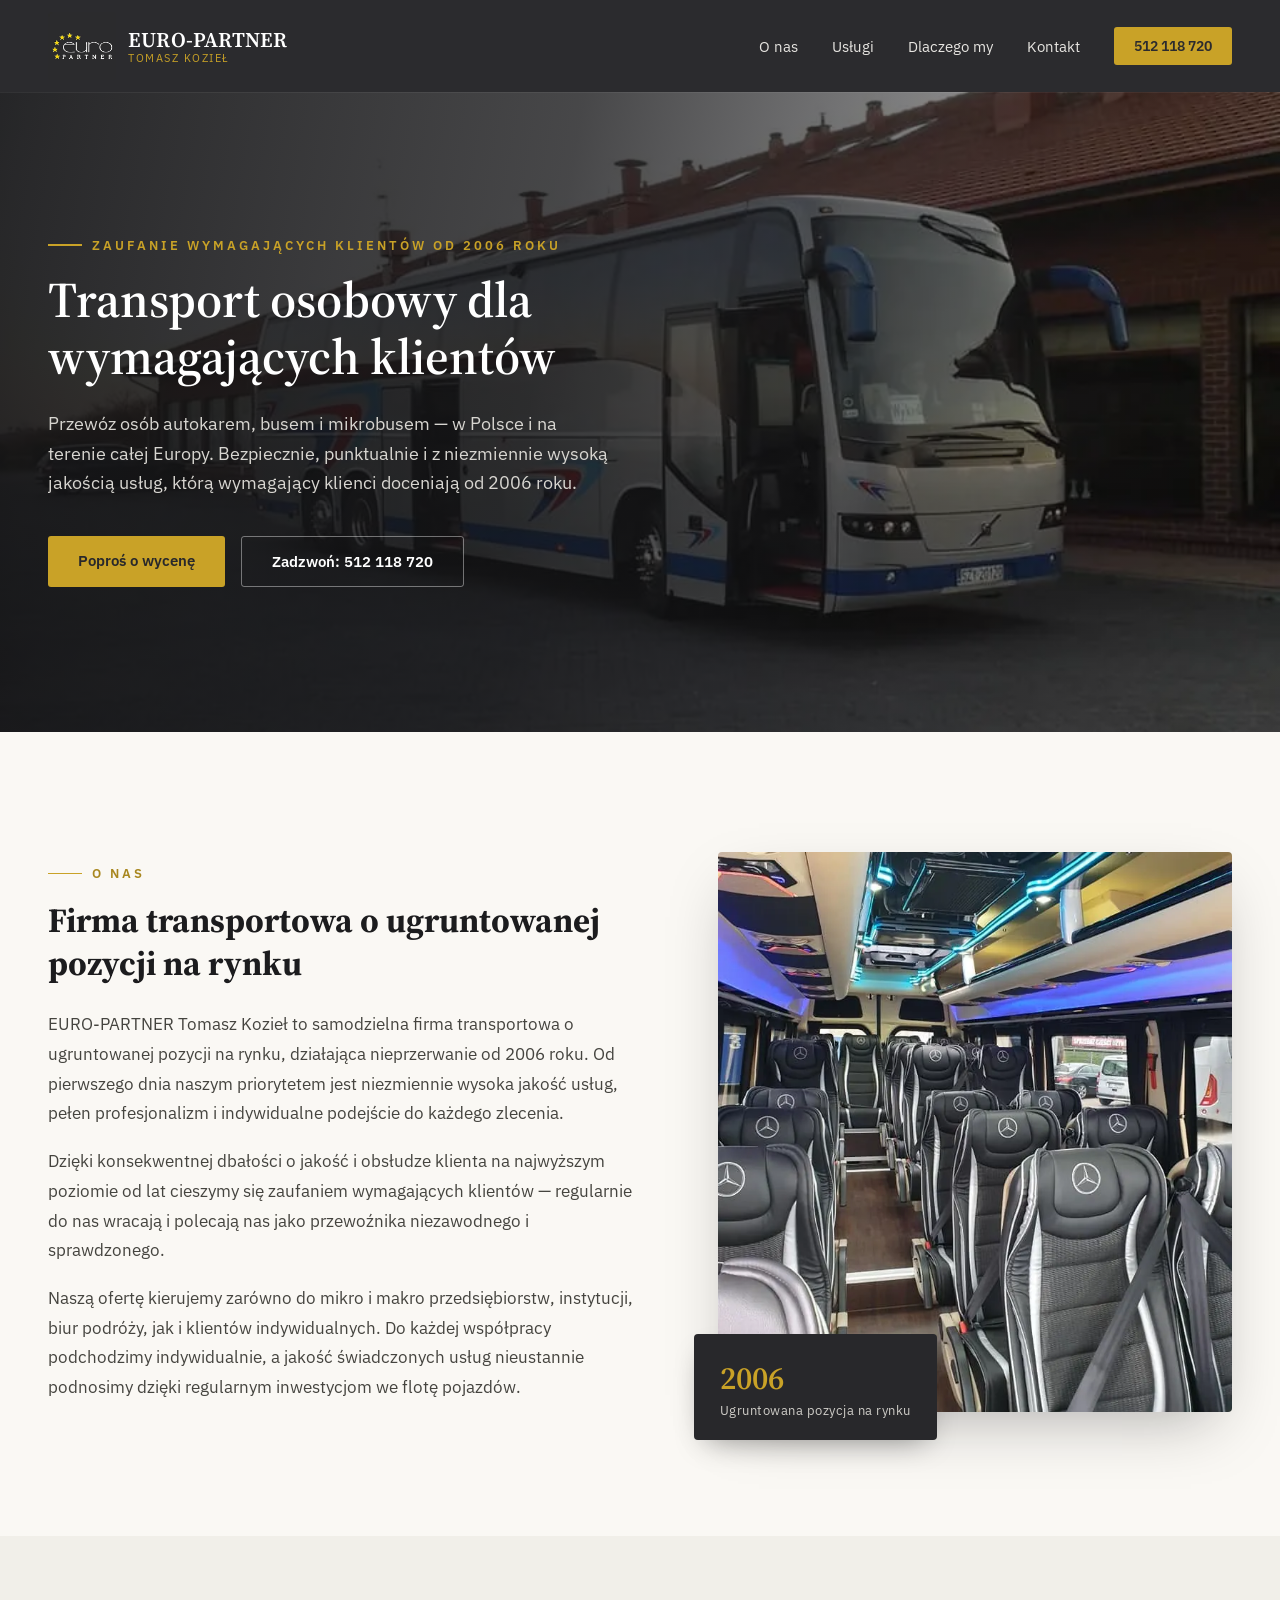
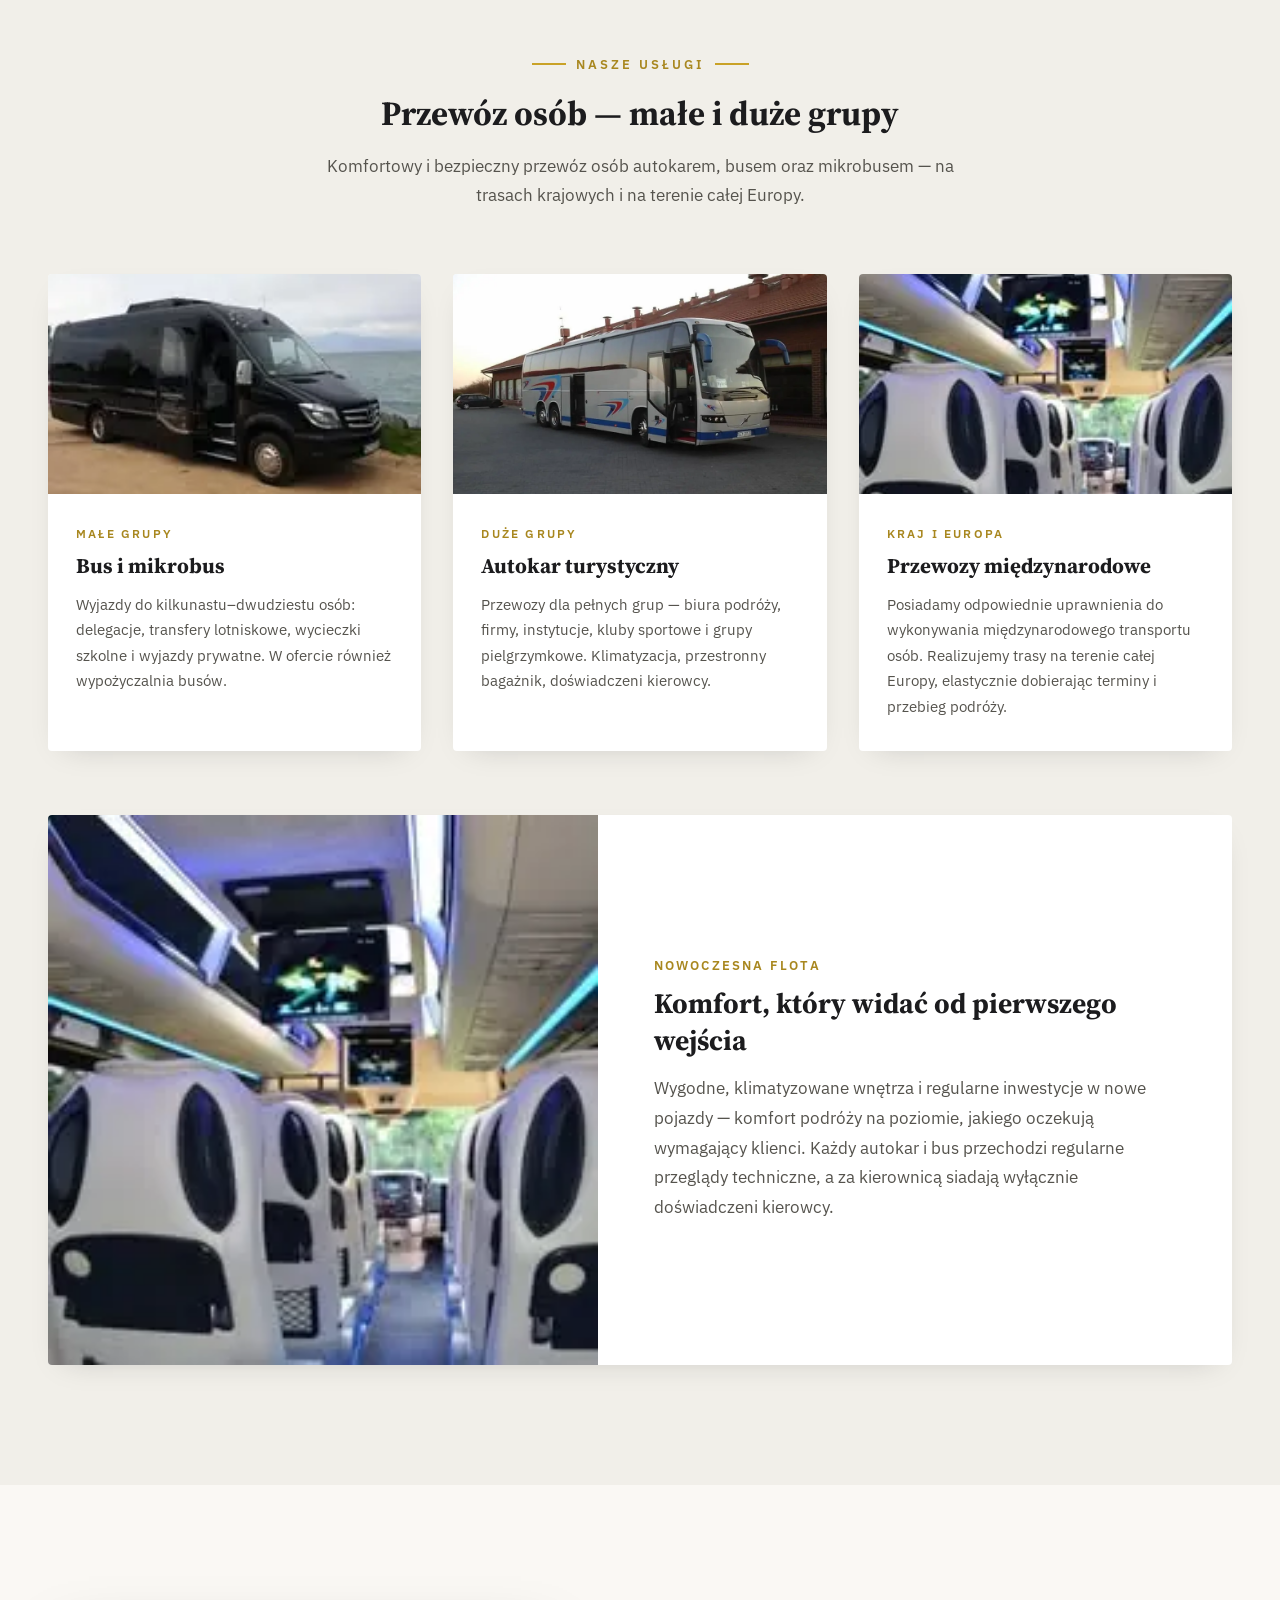
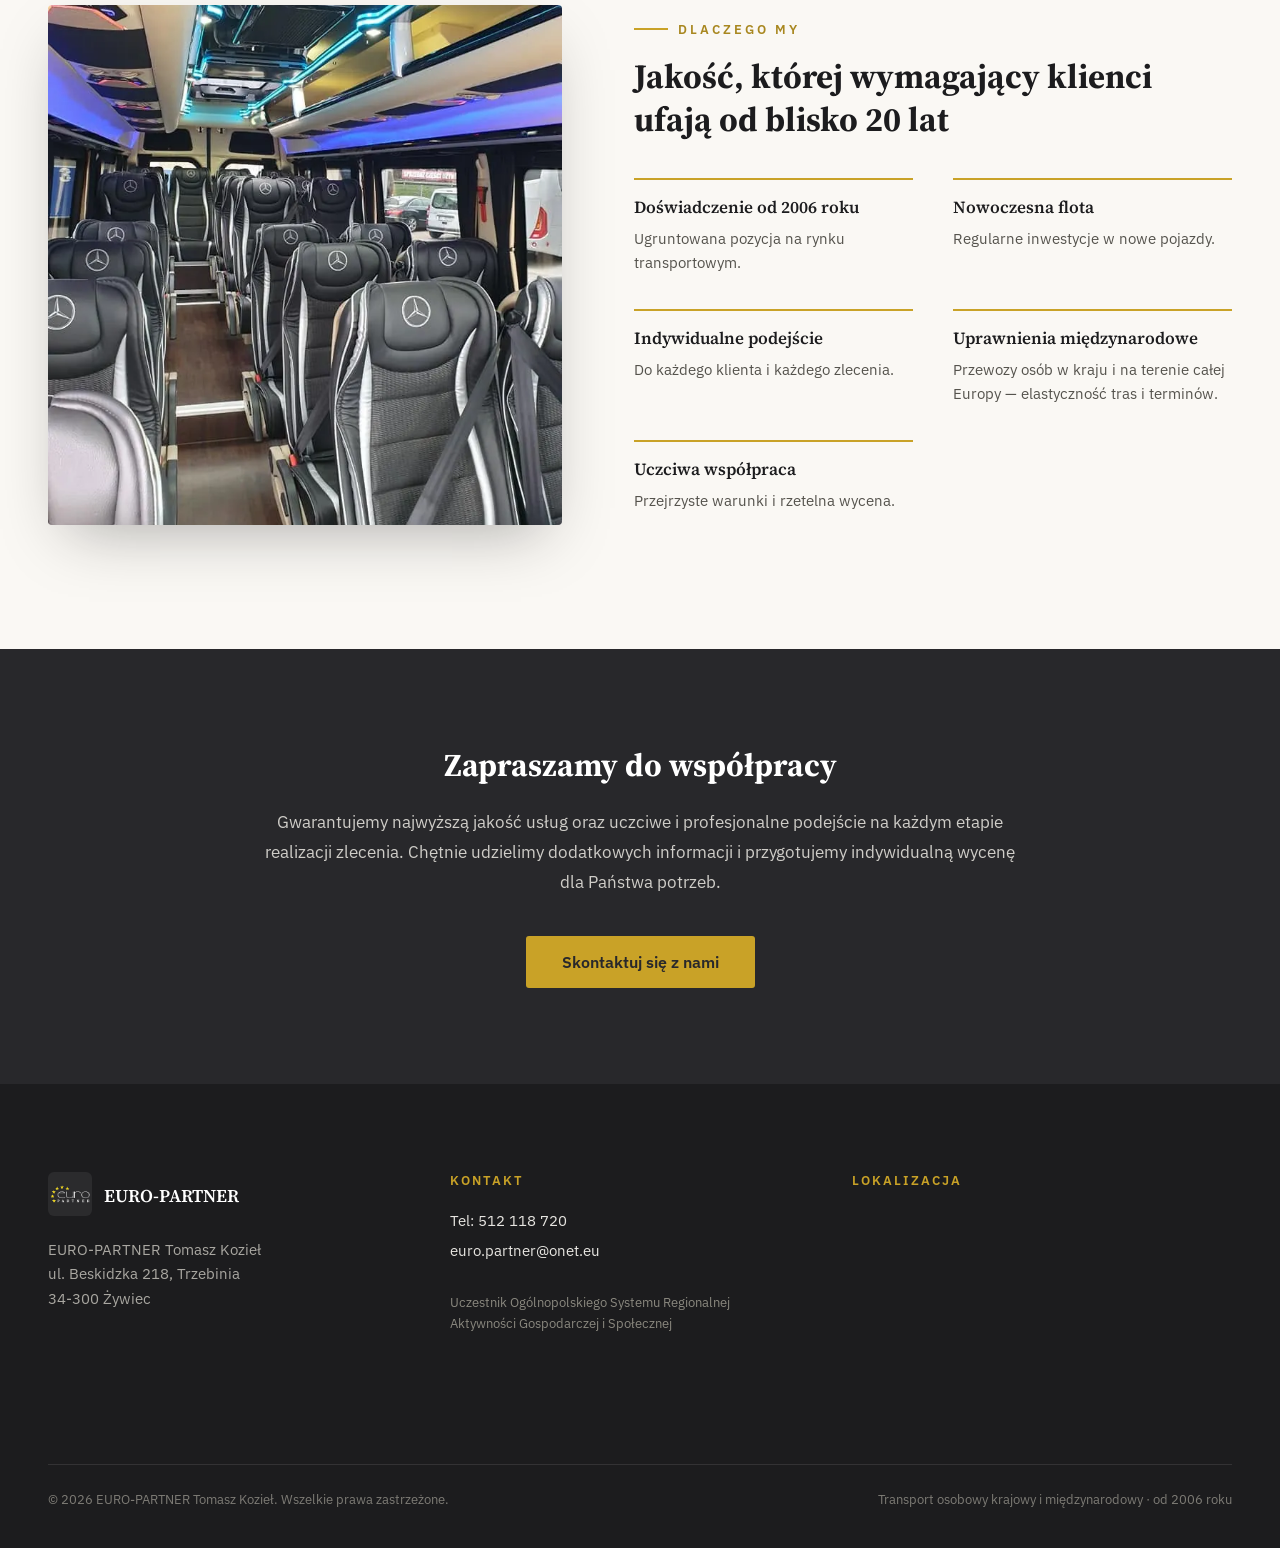
==== index.html @ be76bd80 "start" ====
<!DOCTYPE html>
<html lang="pl">
<head>
<meta charset="UTF-8" />
<meta name="viewport" content="width=device-width, initial-scale=1" />
<title>EURO-PARTNER — Transport osobowy krajowy i międzynarodowy</title>
<meta name="description" content="EURO-PARTNER Tomasz Kozieł — przewóz osób autokarem, busem i mikrobusem w Polsce i całej Europie. Zaufanie wymagających klientów od 2006 roku. Zadzwoń: 512 118 720." />
<link rel="canonical" href="https://www.euro-partner.pl/" />

<!-- Open Graph -->
<meta property="og:type" content="website" />
<meta property="og:title" content="EURO-PARTNER — Transport osobowy krajowy i międzynarodowy" />
<meta property="og:description" content="Przewóz osób autokarem, busem i mikrobusem — w Polsce i na terenie całej Europy. Bezpiecznie, punktualnie i z niezmiennie wysoką jakością usług od 2006 roku." />
<meta property="og:image" content="https://www.euro-partner.pl/assets/images/autokar.jpg" />
<meta property="og:url" content="https://www.euro-partner.pl/" />
<meta property="og:locale" content="pl_PL" />

<!-- Favicons -->
<link rel="icon" href="assets/favicon/favicon.ico" sizes="any" />
<link rel="icon" type="image/png" sizes="16x16" href="assets/favicon/favicon-16x16.png" />
<link rel="icon" type="image/png" sizes="32x32" href="assets/favicon/favicon-32x32.png" />
<link rel="icon" type="image/png" sizes="48x48" href="assets/favicon/favicon-48x48.png" />
<link rel="apple-touch-icon" sizes="180x180" href="assets/favicon/apple-touch-icon.png" />
<link rel="manifest" href="assets/favicon/site.webmanifest" />

<!-- Fonts -->
<link rel="preconnect" href="https://fonts.googleapis.com" />
<link rel="preconnect" href="https://fonts.gstatic.com" crossorigin />
<link href="https://fonts.googleapis.com/css2?family=Source+Serif+4:wght@500;600;700&amp;family=IBM+Plex+Sans:wght@400;500;600&amp;display=swap" rel="stylesheet" />

<link rel="stylesheet" href="css/style.css" />
</head>
<body>
<a class="skip-link" href="#main">Przejdź do treści</a>

<header class="site-header">
  <div class="brand">
    <picture>
      <source srcset="assets/images/euro-partner-logo.webp" type="image/webp" />
      <img class="brand__logo" src="assets/images/euro-partner-logo.png" width="68" height="68" alt="EURO-PARTNER logo" />
    </picture>
    <div class="brand__text">
      <span class="brand__name">EURO-PARTNER</span>
      <span class="brand__owner">Tomasz Kozieł</span>
    </div>
  </div>
  <nav class="nav-links" aria-label="Nawigacja główna">
    <a href="#o-nas">O nas</a>
    <a href="#uslugi">Usługi</a>
    <a href="#dlaczego-my">Dlaczego my</a>
    <a href="#kontakt">Kontakt</a>
    <a href="tel:512118720" class="btn btn--gold btn-phone">512 118 720</a>
  </nav>
</header>

<main id="main">

  <!-- HERO -->
  <section class="hero" aria-label="Wprowadzenie">
    <picture>
      <source srcset="assets/images/autokar.webp" type="image/webp" />
      <img class="hero__bg" src="assets/images/autokar.jpg" width="960" height="540" alt="Autokar EURO-PARTNER" fetchpriority="high" />
    </picture>
    <div class="hero__overlay"></div>
    <div class="hero__content">
      <p class="eyebrow eyebrow--on-dark">
        <span class="eyebrow__line" aria-hidden="true"></span>
        <span class="eyebrow__text">Zaufanie wymagających klientów od 2006 roku</span>
      </p>
      <h1 class="hero-title">Transport osobowy dla wymagających klientów</h1>
      <p class="hero-lead">Przewóz osób autokarem, busem i mikrobusem — w Polsce i na terenie całej Europy. Bezpiecznie, punktualnie i z niezmiennie wysoką jakością usług, którą wymagający klienci doceniają od 2006 roku.</p>
      <div class="hero-actions">
        <a href="mailto:euro.partner@onet.eu?subject=Zapytanie%20o%20wycen%C4%99" class="btn btn--gold">Poproś o wycenę</a>
        <a href="tel:512118720" class="btn btn--outline">Zadzwoń: 512 118 720</a>
      </div>
    </div>
  </section>

  <!-- O NAS -->
  <section id="o-nas" class="about">
    <div class="about__content">
      <p class="eyebrow">
        <span class="eyebrow__line" aria-hidden="true"></span>
        <span class="eyebrow__text">O nas</span>
      </p>
      <h2 class="about__title">Firma transportowa o ugruntowanej pozycji na rynku</h2>
      <div class="about__text">
        <p>EURO-PARTNER Tomasz Kozieł to samodzielna firma transportowa o ugruntowanej pozycji na rynku, działająca nieprzerwanie od 2006 roku. Od pierwszego dnia naszym priorytetem jest niezmiennie wysoka jakość usług, pełen profesjonalizm i indywidualne podejście do każdego zlecenia.</p>
        <p>Dzięki konsekwentnej dbałości o jakość i obsłudze klienta na najwyższym poziomie od lat cieszymy się zaufaniem wymagających klientów — regularnie do nas wracają i polecają nas jako przewoźnika niezawodnego i sprawdzonego.</p>
        <p>Naszą ofertę kierujemy zarówno do mikro i makro przedsiębiorstw, instytucji, biur podróży, jak i klientów indywidualnych. Do każdej współpracy podchodzimy indywidualnie, a jakość świadczonych usług nieustannie podnosimy dzięki regularnym inwestycjom we flotę pojazdów.</p>
      </div>
    </div>
    <div class="about__media">
      <picture>
        <source srcset="assets/images/bus_srodek.webp" type="image/webp" />
        <img class="about__image" src="assets/images/bus_srodek.jpg" width="720" height="960" alt="Wnętrze autokaru EURO-PARTNER" loading="lazy" decoding="async" />
      </picture>
      <div class="about__badge">
        <div class="about__badge-year">2006</div>
        <div class="about__badge-label">Ugruntowana pozycja na rynku</div>
      </div>
    </div>
  </section>

  <!-- USŁUGI -->
  <section id="uslugi" class="services">
    <div class="container">
      <div class="services__header">
        <p class="eyebrow eyebrow--center">
          <span class="eyebrow__line" aria-hidden="true"></span>
          <span class="eyebrow__text">Nasze usługi</span>
          <span class="eyebrow__line" aria-hidden="true"></span>
        </p>
        <h2 class="services__title">Przewóz osób — małe i duże grupy</h2>
        <p class="services__lead">Komfortowy i bezpieczny przewóz osób autokarem, busem oraz mikrobusem — na trasach krajowych i na terenie całej Europy.</p>
      </div>

      <div class="service-cards">
        <article class="service-card">
          <picture>
            <source srcset="assets/images/bus-zewnatrz.webp" type="image/webp" />
            <img class="service-card__image" src="assets/images/bus-zewnatrz.jpg" width="206" height="206" alt="Bus EURO-PARTNER" loading="lazy" decoding="async" />
          </picture>
          <div class="service-card__body">
            <p class="service-card__kicker">Małe grupy</p>
            <h3 class="service-card__title">Bus i mikrobus</h3>
            <p class="service-card__text">Wyjazdy do kilkunastu–dwudziestu osób: delegacje, transfery lotniskowe, wycieczki szkolne i wyjazdy prywatne. W ofercie również wypożyczalnia busów.</p>
          </div>
        </article>

        <article class="service-card">
          <picture>
            <source srcset="assets/images/autokar.webp" type="image/webp" />
            <img class="service-card__image" src="assets/images/autokar.jpg" width="960" height="540" alt="Autokar EURO-PARTNER" loading="lazy" decoding="async" />
          </picture>
          <div class="service-card__body">
            <p class="service-card__kicker">Duże grupy</p>
            <h3 class="service-card__title">Autokar turystyczny</h3>
            <p class="service-card__text">Przewozy dla pełnych grup — biura podróży, firmy, instytucje, kluby sportowe i grupy pielgrzymkowe. Klimatyzacja, przestronny bagażnik, doświadczeni kierowcy.</p>
          </div>
        </article>

        <article class="service-card">
          <picture>
            <source srcset="assets/images/bus_srodek_2.webp" type="image/webp" />
            <img class="service-card__image" src="assets/images/bus_srodek_2.jpg" width="206" height="206" alt="Wnętrze pojazdu EURO-PARTNER" loading="lazy" decoding="async" />
          </picture>
          <div class="service-card__body">
            <p class="service-card__kicker">Kraj i Europa</p>
            <h3 class="service-card__title">Przewozy międzynarodowe</h3>
            <p class="service-card__text">Posiadamy odpowiednie uprawnienia do wykonywania międzynarodowego transportu osób. Realizujemy trasy na terenie całej Europy, elastycznie dobierając terminy i przebieg podróży.</p>
          </div>
        </article>
      </div>

      <!-- Nowoczesna flota -->
      <div class="fleet-panel">
        <picture>
          <source srcset="assets/images/bus_srodek_2.webp" type="image/webp" />
          <img class="fleet-panel__image" src="assets/images/bus_srodek_2.jpg" width="206" height="206" alt="Wnętrze pojazdu premium" loading="lazy" decoding="async" />
        </picture>
        <div class="fleet-panel__text">
          <p class="fleet-panel__kicker">Nowoczesna flota</p>
          <h3 class="fleet-panel__title">Komfort, który widać od pierwszego wejścia</h3>
          <p class="fleet-panel__body">Wygodne, klimatyzowane wnętrza i regularne inwestycje w nowe pojazdy — komfort podróży na poziomie, jakiego oczekują wymagający klienci. Każdy autokar i bus przechodzi regularne przeglądy techniczne, a za kierownicą siadają wyłącznie doświadczeni kierowcy.</p>
        </div>
      </div>
    </div>
  </section>

  <!-- DLACZEGO MY -->
  <section id="dlaczego-my" class="why-us">
    <div class="why-us-grid">
      <div class="why-us__media">
        <picture>
          <source srcset="assets/images/bus_srodek.webp" type="image/webp" />
          <img class="why-us__image" src="assets/images/bus_srodek.jpg" width="720" height="960" alt="Wnętrze autokaru" loading="lazy" decoding="async" />
        </picture>
      </div>
      <div class="why-us__content">
        <p class="eyebrow">
          <span class="eyebrow__line" aria-hidden="true"></span>
          <span class="eyebrow__text">Dlaczego my</span>
        </p>
        <h2 class="why-us__title">Jakość, której wymagający klienci ufają od blisko 20 lat</h2>

        <div class="reasons-grid">
          <div class="reason">
            <h3 class="reason__title">Doświadczenie od 2006 roku</h3>
            <p class="reason__desc">Ugruntowana pozycja na rynku transportowym.</p>
          </div>
          <div class="reason">
            <h3 class="reason__title">Nowoczesna flota</h3>
            <p class="reason__desc">Regularne inwestycje w nowe pojazdy.</p>
          </div>
          <div class="reason">
            <h3 class="reason__title">Indywidualne podejście</h3>
            <p class="reason__desc">Do każdego klienta i każdego zlecenia.</p>
          </div>
          <div class="reason">
            <h3 class="reason__title">Uprawnienia międzynarodowe</h3>
            <p class="reason__desc">Przewozy osób w kraju i na terenie całej Europy — elastyczność tras i terminów.</p>
          </div>
          <div class="reason">
            <h3 class="reason__title">Uczciwa współpraca</h3>
            <p class="reason__desc">Przejrzyste warunki i rzetelna wycena.</p>
          </div>
        </div>
      </div>
    </div>
  </section>

  <!-- WSPÓŁPRACA CTA -->
  <section class="cta-band" aria-label="Zaproszenie do współpracy">
    <div class="cta-band__inner">
      <h2 class="cta-band__title">Zapraszamy do współpracy</h2>
      <p class="cta-band__text">Gwarantujemy najwyższą jakość usług oraz uczciwe i profesjonalne podejście na każdym etapie realizacji zlecenia. Chętnie udzielimy dodatkowych informacji i przygotujemy indywidualną wycenę dla Państwa potrzeb.</p>
      <a href="mailto:euro.partner@onet.eu?subject=Zapytanie%20o%20wsp%C3%B3lprac%C4%99" class="btn btn--gold">Skontaktuj się z nami</a>
    </div>
  </section>

</main>

<!-- KONTAKT / STOPKA -->
<footer id="kontakt" class="site-footer">
  <div class="footer-cols">
    <div class="footer-col">
      <div class="footer-brand">
        <picture>
          <source srcset="assets/images/euro-partner-logo.webp" type="image/webp" />
          <img class="footer-brand__logo" src="assets/images/euro-partner-logo.png" width="44" height="44" alt="EURO-PARTNER logo" loading="lazy" decoding="async" />
        </picture>
        <span class="footer-brand__name">EURO-PARTNER</span>
      </div>
      <p class="footer-address">EURO-PARTNER Tomasz Kozieł<br />ul. Beskidzka 218, Trzebinia<br />34-300 Żywiec</p>
    </div>

    <div class="footer-col">
      <p class="footer-heading">Kontakt</p>
      <p class="footer-contact">
        <a href="tel:512118720">Tel: 512 118 720</a><br />
        <a href="mailto:euro.partner@onet.eu">euro.partner@onet.eu</a>
      </p>
      <p class="footer-note">Uczestnik Ogólnopolskiego Systemu Regionalnej Aktywności Gospodarczej i Społecznej</p>
    </div>

    <div class="footer-col">
      <p class="footer-heading">Lokalizacja</p>
      <iframe class="footer-map" title="Mapa - Żywiec" loading="lazy" src="https://www.openstreetmap.org/export/embed.html?bbox=19.13%2C49.66%2C19.25%2C49.71&amp;layer=mapnik&amp;marker=49.6845%2C19.1888"></iframe>
    </div>
  </div>

  <div class="footer-bottom">
    <span>© <span id="year">2026</span> EURO-PARTNER Tomasz Kozieł. Wszelkie prawa zastrzeżone.</span>
    <span>Transport osobowy krajowy i międzynarodowy · od 2006 roku</span>
  </div>
</footer>

<script src="js/main.js" defer></script>
</body>
</html>
---- css/style.css ----
/* ==========================================================================
   EURO-PARTNER — one-page site styles
   ========================================================================== */

/* --------------------------------------------------------------------------
   1. CSS variables (design tokens)
   -------------------------------------------------------------------------- */
:root {
  /* Colors */
  --color-bg: #faf8f4;
  --color-bg-alt: #f1efe9;
  --color-card: #ffffff;
  --color-header: #2b2b2e;
  --color-graphite: #28282b;
  --color-footer: #1c1c1e;

  --color-gold: #c9a227;
  --color-gold-hover: #e0b640;
  --color-gold-dark: #a8871f;

  --color-text-heading: #1c1c1e;
  --color-text-body: #45443f;
  --color-text-muted: #55534d;

  --color-text-on-dark-1: #e7e5e1; /* nav links, footer contact links */
  --color-text-on-dark-2: #d8d6d1; /* hero lead */
  --color-text-on-dark-3: #cfcdc8; /* CTA text, badge label, footer */
  --color-text-on-dark-4: #a9a7a1; /* footer address */
  --color-text-on-dark-5: #8a887f; /* footer note */
  --color-text-on-dark-6: #7d7b75; /* footer bottom bar */

  --color-line-light: #e8e5dd;
  --color-line-dark: #333234;

  /* Typography */
  --font-serif: 'Source Serif 4', Georgia, serif;
  --font-sans: 'IBM Plex Sans', system-ui, sans-serif;

  /* Radii */
  --radius-sm: 3px;
  --radius-md: 4px;
  --radius-lg: 6px;

  /* Shadows */
  --shadow-header: 0 1px 0 rgba(255, 255, 255, 0.06);
  --shadow-card: 0 10px 30px -18px rgba(28, 28, 30, 0.25);
  --shadow-image: 0 24px 60px -20px rgba(28, 28, 30, 0.35);
  --shadow-badge: 0 12px 30px -12px rgba(0, 0, 0, 0.4);

  /* Motion */
  --transition-base: background-color 0.18s ease, color 0.18s ease, border-color 0.18s ease;

  /* Layout */
  --container-max: 1280px;
  --section-pad-x-desktop: 48px;
  --section-pad-x-mobile: 20px;
  --header-scroll-offset: 96px;
  --header-height: 92px;
  --header-height-mobile: 88px;
}

/* --------------------------------------------------------------------------
   2. Reset & base
   -------------------------------------------------------------------------- */
*,
*::before,
*::after {
  box-sizing: border-box;
}

html {
  scroll-behavior: smooth;
}

body {
  margin: 0;
  padding-top: var(--header-height);
  background: var(--color-bg);
  color: var(--color-text-heading);
  font-family: var(--font-sans);
  -webkit-font-smoothing: antialiased;
  overflow-x: hidden;
}

img {
  max-width: 100%;
}

h1,
h2,
h3 {
  font-family: var(--font-serif);
  margin: 0;
}

p {
  margin: 0;
}

a {
  color: var(--color-gold);
  text-decoration: none;
  transition: var(--transition-base);
}

a:hover {
  color: var(--color-gold-dark);
}

ul {
  margin: 0;
  padding: 0;
  list-style: none;
}

/* Visible focus state for all interactive elements */
a:focus-visible,
button:focus-visible,
iframe:focus-visible {
  outline: 2px solid var(--color-gold);
  outline-offset: 2px;
}

.container {
  max-width: var(--container-max);
  margin: 0 auto;
}

/* Skip link: visually hidden until keyboard focus */
.skip-link {
  position: absolute;
  top: -48px;
  left: 12px;
  z-index: 100;
  background: var(--color-gold);
  color: var(--color-graphite);
  padding: 10px 18px;
  border-radius: var(--radius-sm);
  font-size: 14px;
  font-weight: 600;
  transition: top 0.18s ease;
}

.skip-link:focus-visible {
  top: 12px;
}

/* Anchor targets scroll clear of the sticky header */
#o-nas,
#uslugi,
#dlaczego-my,
#kontakt {
  scroll-margin-top: var(--header-scroll-offset);
}

/* --------------------------------------------------------------------------
   3. Eyebrow (kicker with gold rule)
   -------------------------------------------------------------------------- */
.eyebrow {
  display: flex;
  align-items: center;
  gap: 10px;
  margin-bottom: 18px;
}

.eyebrow--center {
  justify-content: center;
}

.eyebrow__line {
  width: 34px;
  height: 1.5px;
  background: var(--color-gold);
  flex-shrink: 0;
}

.eyebrow__text {
  font-size: 12.5px;
  font-weight: 600;
  letter-spacing: 3px;
  text-transform: uppercase;
  color: var(--color-gold-dark);
}

.eyebrow--on-dark .eyebrow__text {
  color: var(--color-gold);
}

/* --------------------------------------------------------------------------
   4. Buttons
   -------------------------------------------------------------------------- */
.btn {
  display: inline-block;
  border-radius: var(--radius-sm);
  font-weight: 600;
  transition: var(--transition-base);
}

.btn--gold {
  background: var(--color-gold);
  color: var(--color-graphite);
}

.btn--gold:hover {
  background: var(--color-gold-hover);
  color: var(--color-graphite);
}

.btn--outline {
  border: 1px solid rgba(255, 255, 255, 0.4);
  color: #fff;
}

.btn--outline:hover {
  border-color: var(--color-gold);
  color: var(--color-gold);
}

/* --------------------------------------------------------------------------
   5. Header / nav
   -------------------------------------------------------------------------- */
.site-header {
  position: fixed;
  top: 0;
  left: 0;
  right: 0;
  z-index: 50;
  background: var(--color-header);
  display: flex;
  align-items: center;
  justify-content: space-between;
  padding: 12px var(--section-pad-x-desktop);
  box-shadow: var(--shadow-header);
}

.brand {
  display: flex;
  align-items: center;
  gap: 12px;
}

.brand__logo {
  height: 68px;
  width: 68px;
  object-fit: cover;
  border-radius: var(--radius-md);
  display: block;
}

.brand__text {
  display: flex;
  flex-direction: column;
  line-height: 1.15;
}

.brand__name {
  font-family: var(--font-serif);
  font-size: 21px;
  font-weight: 600;
  color: #fff;
  letter-spacing: 0.2px;
}

.brand__owner {
  font-family: var(--font-sans);
  font-size: 11px;
  color: var(--color-gold);
  letter-spacing: 1.5px;
  text-transform: uppercase;
}

.nav-links {
  display: flex;
  align-items: center;
  gap: 34px;
}

.nav-links a {
  color: var(--color-text-on-dark-1);
  font-size: 14.5px;
  white-space: nowrap;
}

.nav-links a:hover {
  color: var(--color-gold);
}

.nav-links .btn-phone {
  color: var(--color-header);
  background: var(--color-gold);
  padding: 10px 20px;
  font-size: 14px;
  transition: background-color 1s ease, color 1s ease, transform 1s ease;
}

.nav-links .btn-phone:hover {
  background: var(--color-gold-hover);
  color: var(--color-header);
}

.nav-links .btn-phone:active {
  background: var(--color-graphite);
  color: var(--color-gold);
  transform: scale(0.95);
}

/* --------------------------------------------------------------------------
   6. Hero
   -------------------------------------------------------------------------- */
.hero {
  position: relative;
  min-height: 640px;
  display: flex;
  align-items: center;
  padding: 0 var(--section-pad-x-desktop);
}

.hero__bg {
  position: absolute;
  inset: 0;
  width: 100%;
  height: 100%;
  object-fit: cover;
  z-index: 0;
}

.hero__overlay {
  position: absolute;
  inset: 0;
  z-index: 1;
  background: linear-gradient(
    100deg,
    rgba(20, 20, 22, 0.92) 0%,
    rgba(20, 20, 22, 0.78) 42%,
    rgba(20, 20, 22, 0.42) 78%,
    rgba(20, 20, 22, 0.2) 100%
  );
}

.hero__content {
  position: relative;
  z-index: 2;
  max-width: 680px;
  padding: 100px 0;
}

.hero-title {
  color: #fff;
  font-size: 50px;
  line-height: 1.14;
  font-weight: 600;
}

.hero-lead {
  color: var(--color-text-on-dark-2);
  font-size: 18px;
  line-height: 1.65;
  margin-top: 24px;
  max-width: 560px;
}

.hero-actions {
  display: flex;
  gap: 16px;
  margin-top: 38px;
  flex-wrap: wrap;
}

.hero-actions .btn {
  padding: 15px 30px;
  font-size: 15px;
}

/* --------------------------------------------------------------------------
   7. O nas
   -------------------------------------------------------------------------- */
.about {
  padding: 120px var(--section-pad-x-desktop);
  display: grid;
  grid-template-columns: 1fr 0.86fr;
  gap: 72px;
  align-items: center;
  max-width: var(--container-max);
  margin: 0 auto;
}

.about__title {
  font-size: 34px;
  color: var(--color-text-heading);
  line-height: 1.25;
  margin-bottom: 26px;
}

.about__text p {
  font-size: 16.5px;
  line-height: 1.8;
  color: var(--color-text-body);
  margin-bottom: 18px;
}

.about__text p:last-child {
  margin-bottom: 0;
}

.about__media {
  position: relative;
}

.about__image {
  width: 100%;
  height: 560px;
  object-fit: cover;
  border-radius: var(--radius-md);
  box-shadow: var(--shadow-image);
}

.about__badge {
  position: absolute;
  bottom: -24px;
  left: -24px;
  background: var(--color-graphite);
  color: #fff;
  padding: 22px 26px;
  border-radius: var(--radius-md);
  box-shadow: var(--shadow-badge);
}

.about__badge-year {
  font-family: var(--font-serif);
  font-size: 32px;
  color: var(--color-gold);
  font-weight: 600;
}

.about__badge-label {
  font-size: 12.5px;
  color: var(--color-text-on-dark-3);
  letter-spacing: 0.5px;
  margin-top: 2px;
}

/* --------------------------------------------------------------------------
   8. Usługi
   -------------------------------------------------------------------------- */
.services {
  background: var(--color-bg-alt);
  padding: 120px var(--section-pad-x-desktop);
}

.services__header {
  text-align: center;
}

.services__title {
  font-size: 34px;
  text-align: center;
  color: var(--color-text-heading);
  margin-bottom: 16px;
}

.services__lead {
  text-align: center;
  font-size: 16.5px;
  line-height: 1.75;
  color: var(--color-text-muted);
  max-width: 660px;
  margin: 0 auto 64px;
}

.service-cards {
  display: grid;
  grid-template-columns: repeat(3, 1fr);
  gap: 32px;
}

.service-card {
  background: var(--color-card);
  border-radius: var(--radius-md);
  overflow: hidden;
  box-shadow: var(--shadow-card);
}

.service-card__image {
  width: 100%;
  height: 220px;
  object-fit: cover;
  display: block;
}

.service-card__body {
  padding: 32px 28px;
}

.service-card__kicker {
  font-size: 11.5px;
  font-weight: 600;
  letter-spacing: 2.2px;
  text-transform: uppercase;
  color: var(--color-gold-dark);
  margin-bottom: 10px;
}

.service-card__title {
  font-size: 21px;
  color: var(--color-text-heading);
  margin-bottom: 12px;
}

.service-card__text {
  font-size: 15px;
  line-height: 1.7;
  color: var(--color-text-muted);
}

/* Fleet panel */
.fleet-panel {
  display: grid;
  grid-template-columns: 0.95fr 1fr;
  gap: 56px;
  margin-top: 64px;
  align-items: center;
  background: var(--color-card);
  border-radius: var(--radius-md);
  overflow: hidden;
  box-shadow: var(--shadow-card);
}

.fleet-panel__image {
  width: 100%;
  height: 100%;
  min-height: 360px;
  object-fit: cover;
  display: block;
}

.fleet-panel__text {
  padding: 56px 56px 56px 0;
}

.fleet-panel__kicker {
  font-size: 12.5px;
  font-weight: 600;
  letter-spacing: 2.2px;
  text-transform: uppercase;
  color: var(--color-gold-dark);
  margin-bottom: 12px;
}

.fleet-panel__title {
  font-size: 28px;
  line-height: 1.3;
  color: var(--color-text-heading);
  margin-bottom: 16px;
}

.fleet-panel__body {
  font-size: 16.5px;
  line-height: 1.8;
  color: var(--color-text-muted);
}

/* --------------------------------------------------------------------------
   9. Dlaczego my
   -------------------------------------------------------------------------- */
.why-us {
  padding: 120px var(--section-pad-x-desktop);
  max-width: var(--container-max);
  margin: 0 auto;
}

.why-us-grid {
  display: grid;
  grid-template-columns: 0.86fr 1fr;
  gap: 72px;
  align-items: center;
}

.why-us__image {
  width: 100%;
  height: 520px;
  object-fit: cover;
  border-radius: var(--radius-md);
  box-shadow: var(--shadow-image);
}

.why-us__title {
  font-size: 34px;
  color: var(--color-text-heading);
  margin-bottom: 38px;
  line-height: 1.25;
}

.reasons-grid {
  display: grid;
  grid-template-columns: 1fr 1fr;
  gap: 34px 40px;
}

.reason {
  border-top: 2px solid var(--color-gold);
  padding-top: 16px;
}

.reason__title {
  font-size: 17px;
  line-height: 1.35;
  color: var(--color-text-heading);
  margin-bottom: 8px;
  font-weight: 600;
}

.reason__desc {
  font-size: 14.5px;
  line-height: 1.65;
  color: var(--color-text-muted);
}

/* --------------------------------------------------------------------------
   10. CTA — Współpraca
   -------------------------------------------------------------------------- */
.cta-band {
  background: var(--color-graphite);
  padding: 96px var(--section-pad-x-desktop);
  text-align: center;
}

.cta-band__inner {
  max-width: 760px;
  margin: 0 auto;
}

.cta-band__title {
  font-size: 32px;
  color: #fff;
  margin-bottom: 22px;
  line-height: 1.3;
}

.cta-band__text {
  font-size: 17px;
  line-height: 1.75;
  color: var(--color-text-on-dark-3);
  margin-bottom: 38px;
}

.cta-band .btn {
  padding: 16px 36px;
  font-size: 15.5px;
}

/* --------------------------------------------------------------------------
   11. Kontakt / stopka
   -------------------------------------------------------------------------- */
.site-footer {
  background: var(--color-footer);
  padding: 88px var(--section-pad-x-desktop) 40px;
  color: var(--color-text-on-dark-3);
}

.footer-cols {
  max-width: var(--container-max);
  margin: 0 auto;
  display: grid;
  grid-template-columns: 1fr 1fr 1.1fr;
  gap: 56px;
}

.footer-brand {
  display: flex;
  align-items: center;
  gap: 12px;
  margin-bottom: 18px;
}

.footer-brand__logo {
  height: 44px;
  width: 44px;
  object-fit: cover;
  border-radius: var(--radius-lg);
}

.footer-brand__name {
  font-family: var(--font-serif);
  font-size: 18px;
  color: #fff;
  font-weight: 600;
}

.footer-address {
  font-size: 14.5px;
  line-height: 1.7;
  color: var(--color-text-on-dark-4);
}

.footer-heading {
  font-size: 12.5px;
  letter-spacing: 2px;
  text-transform: uppercase;
  color: var(--color-gold);
  font-weight: 600;
  margin-bottom: 18px;
}

.footer-contact {
  font-size: 15px;
  line-height: 2;
}

.footer-contact a {
  color: var(--color-text-on-dark-1);
}

.footer-note {
  font-size: 12.5px;
  line-height: 1.7;
  color: var(--color-text-on-dark-5);
  margin-top: 26px;
}

.footer-map {
  width: 100%;
  height: 190px;
  border: 0;
  border-radius: var(--radius-md);
  filter: grayscale(0.3) contrast(1.05);
}

.footer-bottom {
  max-width: var(--container-max);
  margin: 64px auto 0;
  padding-top: 26px;
  border-top: 1px solid var(--color-line-dark);
  font-size: 13px;
  color: var(--color-text-on-dark-6);
  display: flex;
  justify-content: space-between;
  flex-wrap: wrap;
  gap: 10px;
}

/* --------------------------------------------------------------------------
   12. Reveal animation (unused by default — declared for optional use)
   -------------------------------------------------------------------------- */
@keyframes fadeUp {
  from {
    opacity: 0;
    transform: translateY(14px);
  }
  to {
    opacity: 1;
    transform: translateY(0);
  }
}

/* --------------------------------------------------------------------------
   13. Responsive — breakpoint 1040px
   -------------------------------------------------------------------------- */
@media (max-width: 1040px) {
  .nav-links {
    gap: 22px;
  }

  .nav-links a {
    font-size: 13.5px;
  }
}

/* --------------------------------------------------------------------------
   14. Responsive — breakpoint 820px (mobile)
   -------------------------------------------------------------------------- */
@media (max-width: 820px) {
  body {
    padding-top: var(--header-height-mobile);
  }

  .site-header {
    padding: 10px 18px;
  }

  .nav-links {
    gap: 14px;
  }

  .nav-links a:not(:last-child) {
    display: none;
  }

  .hero {
    padding: 0 var(--section-pad-x-mobile);
    min-height: 520px;
  }

  .hero__content {
    padding: 80px 0 64px;
  }

  .hero-title {
    font-size: 32px;
  }

  .about,
  .why-us-grid {
    grid-template-columns: 1fr;
    gap: 40px;
  }

  .about {
    padding: 64px var(--section-pad-x-mobile);
  }

  .about__image {
    height: 340px;
  }

  .why-us__image {
    height: 280px;
  }

  .services,
  .why-us,
  .cta-band {
    padding: 64px var(--section-pad-x-mobile);
  }

  .why-us-grid {
    padding: 0;
  }

  .service-cards,
  .fleet-panel,
  .reasons-grid,
  .footer-cols {
    grid-template-columns: 1fr;
  }

  .fleet-panel {
    gap: 0;
  }

  .fleet-panel__image {
    min-height: 240px;
    height: 240px;
  }

  .fleet-panel__text {
    padding: 32px 24px 40px;
  }

  .reasons-grid {
    gap: 24px;
  }

  .footer-cols {
    gap: 36px;
  }

  .site-footer {
    padding: 56px var(--section-pad-x-mobile) 32px;
  }

  .footer-bottom {
    margin-top: 40px;
    flex-direction: column;
  }

  h2 {
    font-size: 26px;
  }
}
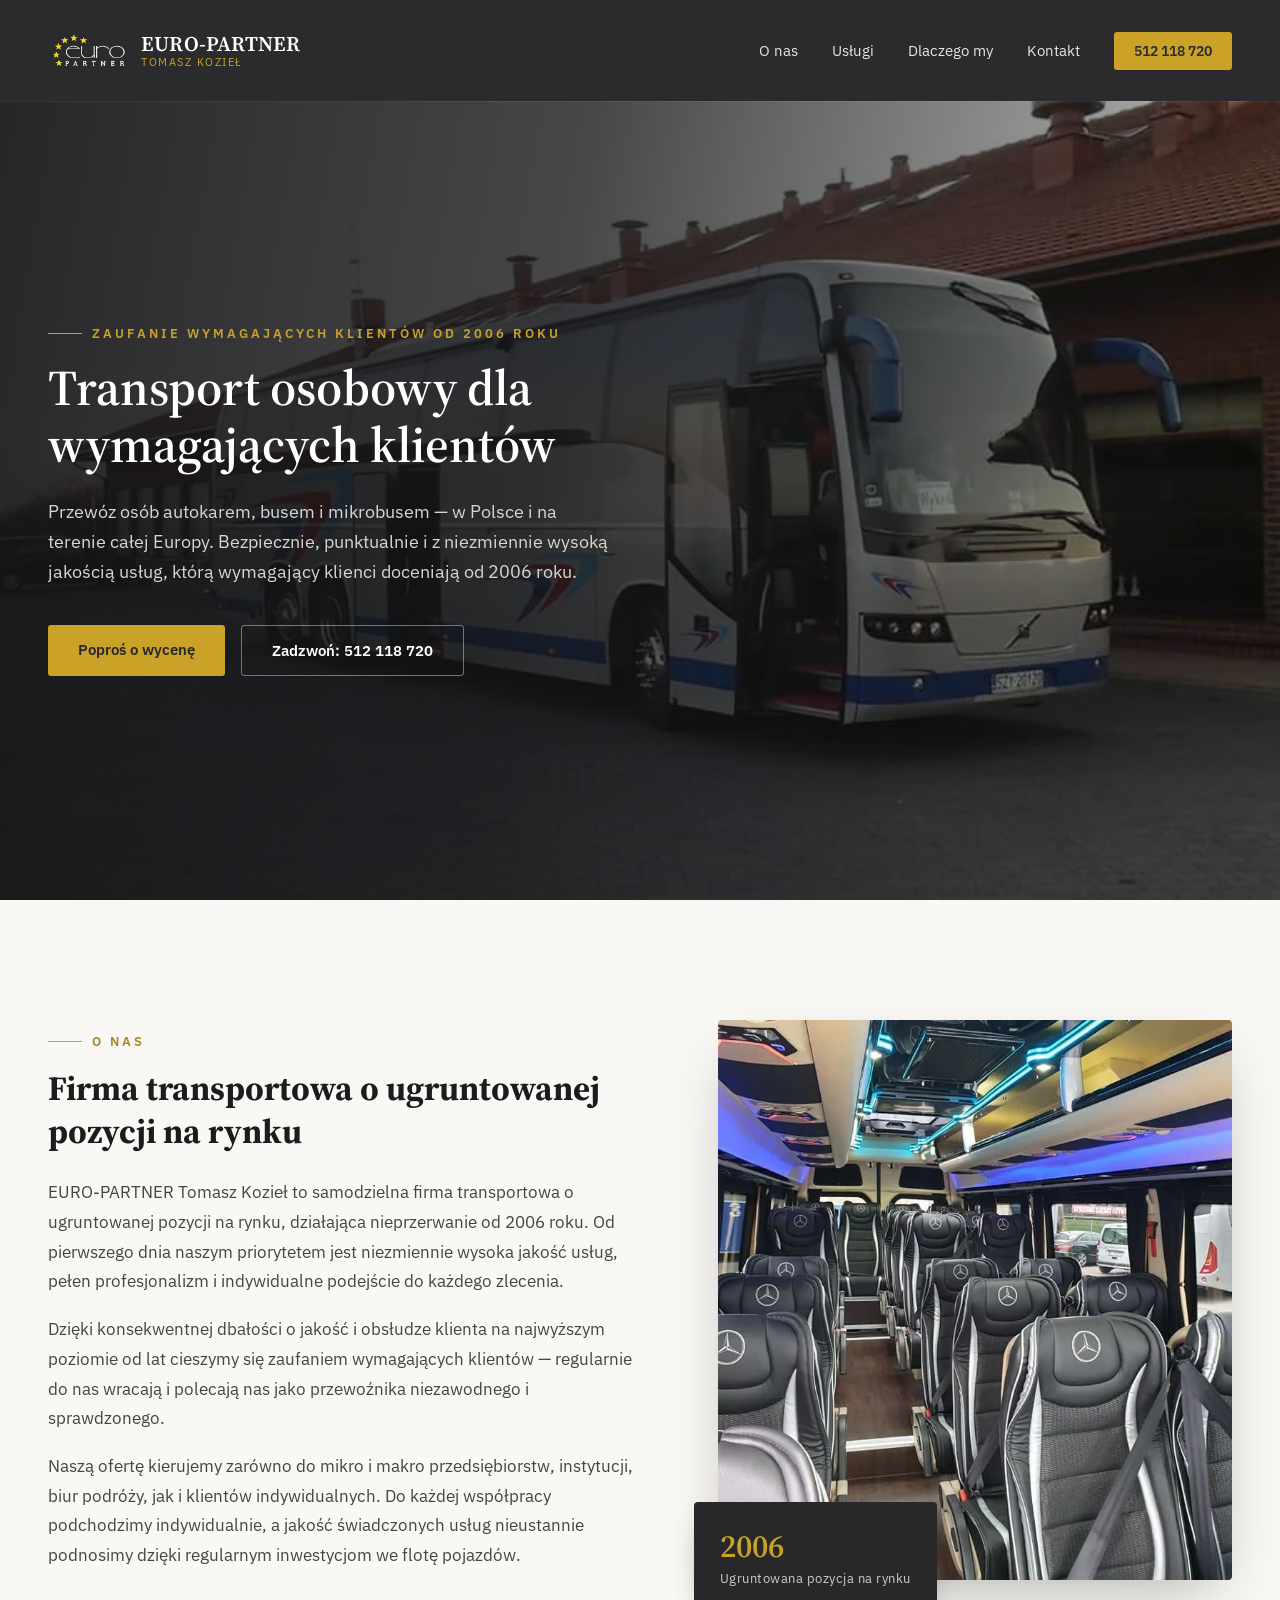
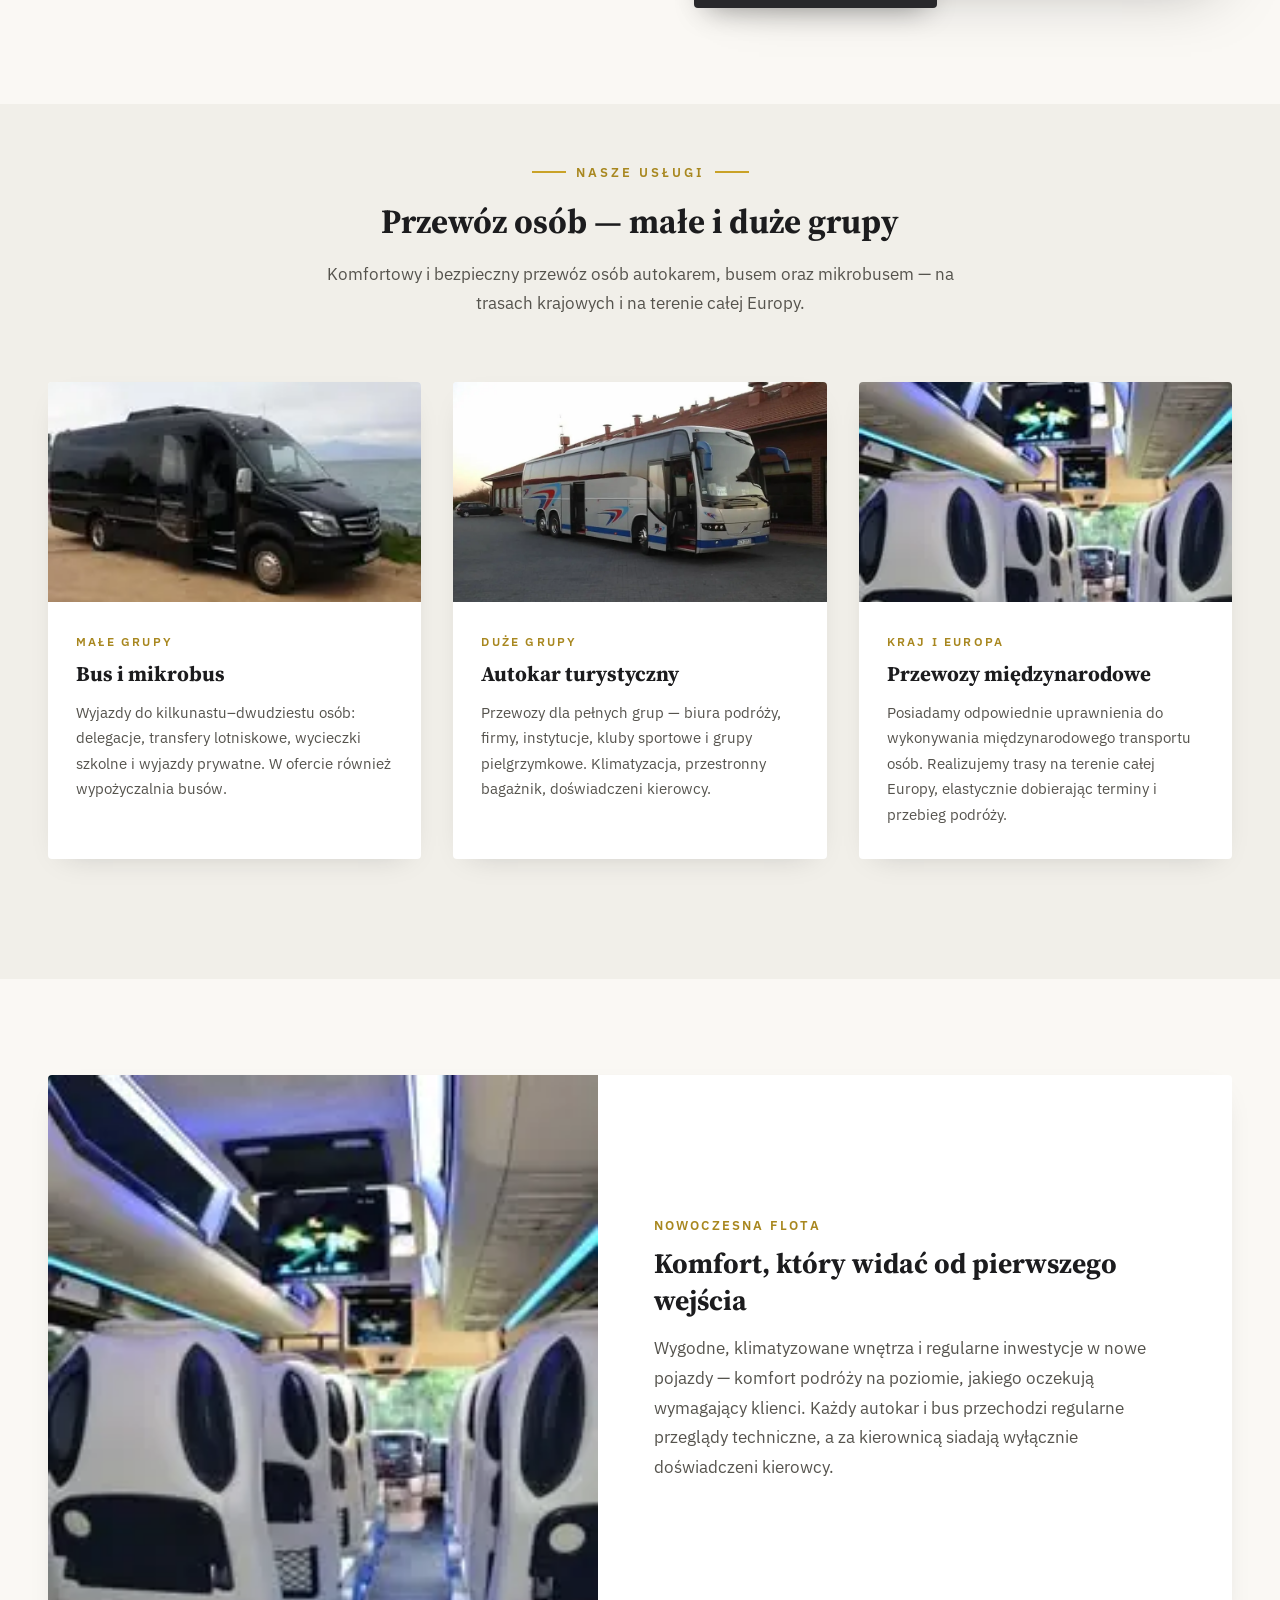
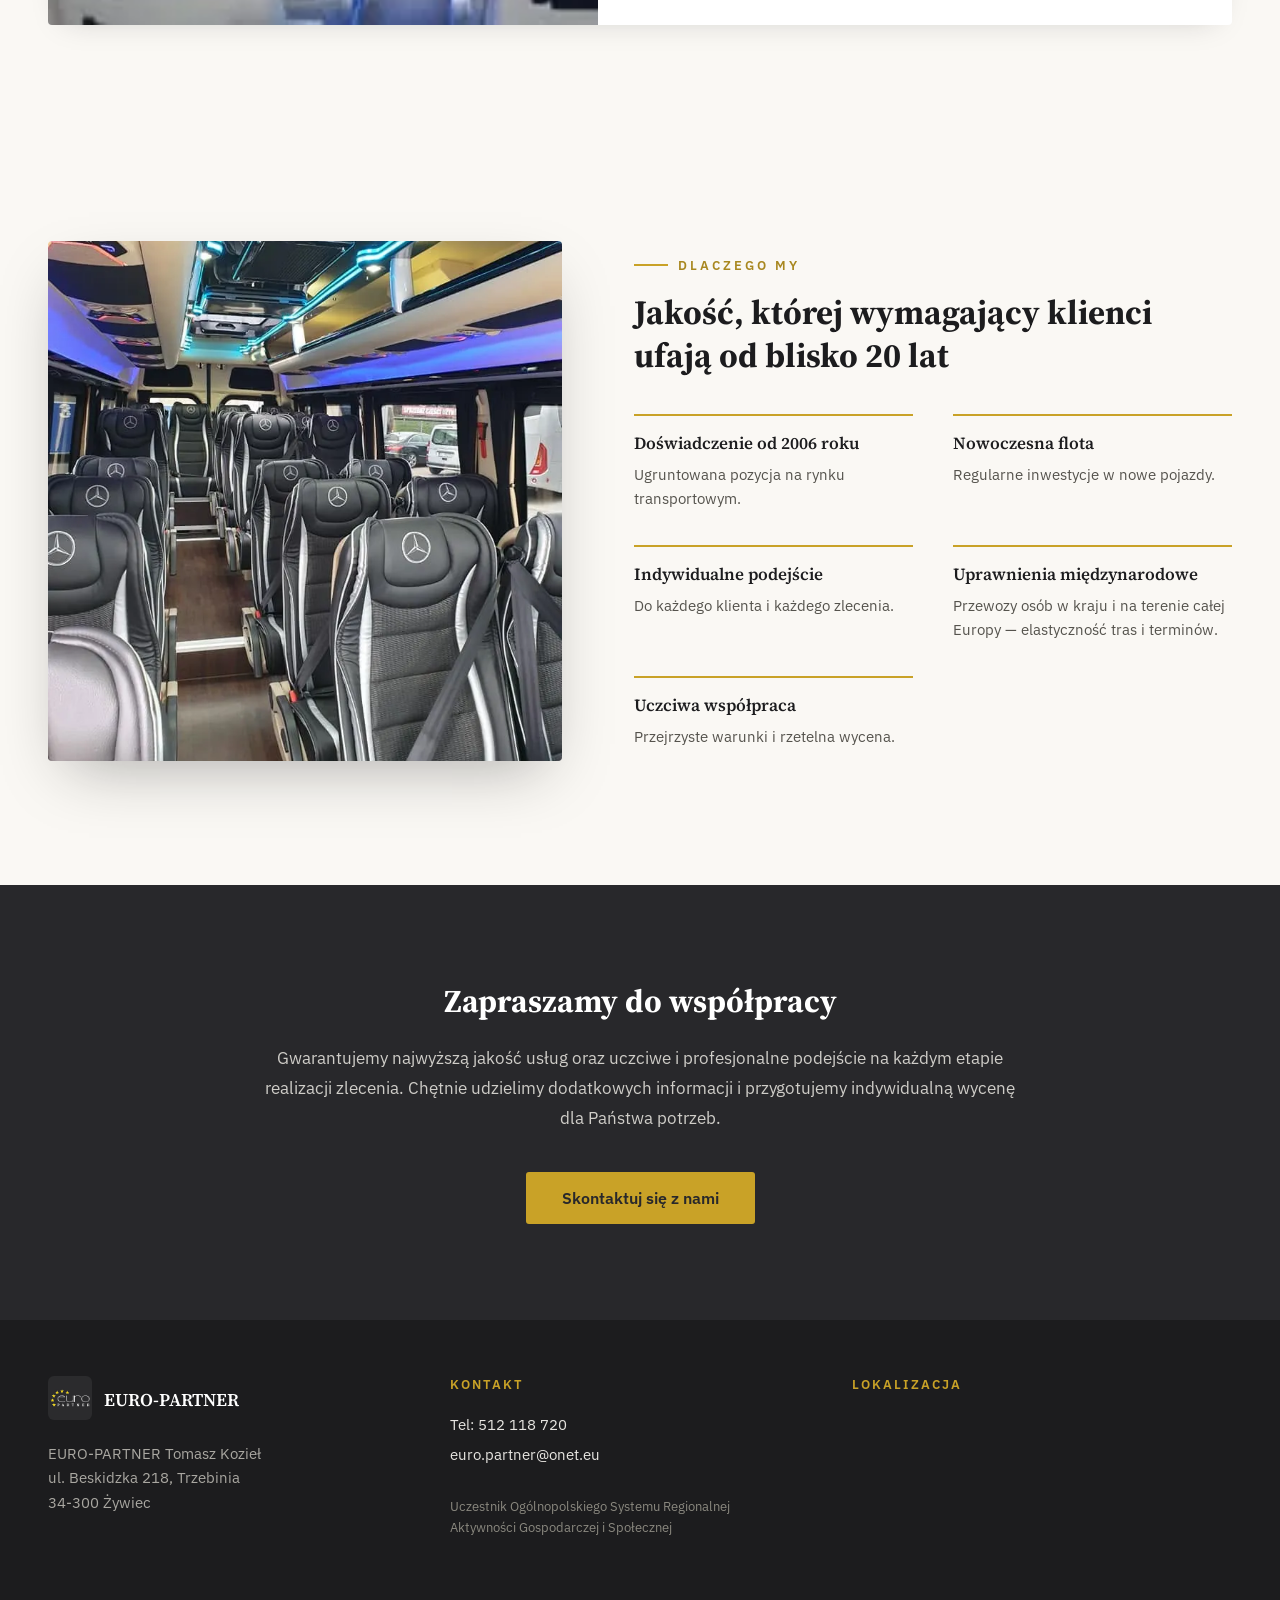
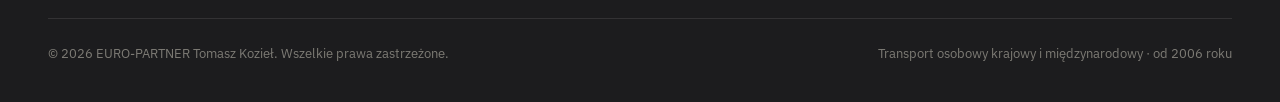
==== commit 4668688c: "Redesign hero/header sizing and fix section scroll alignment - Hero and header fill the viewport cor" ====
--- a/index.html
+++ b/index.html
@@ -152,18 +152,20 @@
           </div>
         </article>
       </div>
-
-      <!-- Nowoczesna flota -->
-      <div class="fleet-panel">
-        <picture>
-          <source srcset="assets/images/bus_srodek_2.webp" type="image/webp" />
-          <img class="fleet-panel__image" src="assets/images/bus_srodek_2.jpg" width="206" height="206" alt="Wnętrze pojazdu premium" loading="lazy" decoding="async" />
-        </picture>
-        <div class="fleet-panel__text">
-          <p class="fleet-panel__kicker">Nowoczesna flota</p>
-          <h3 class="fleet-panel__title">Komfort, który widać od pierwszego wejścia</h3>
-          <p class="fleet-panel__body">Wygodne, klimatyzowane wnętrza i regularne inwestycje w nowe pojazdy — komfort podróży na poziomie, jakiego oczekują wymagający klienci. Każdy autokar i bus przechodzi regularne przeglądy techniczne, a za kierownicą siadają wyłącznie doświadczeni kierowcy.</p>
-        </div>
+    </div>
+  </section>
+
+  <!-- NOWOCZESNA FLOTA (przerywnik między Usługi a Dlaczego my) -->
+  <section id="flota" class="fleet-section" aria-label="Nowoczesna flota">
+    <div class="fleet-panel">
+      <picture>
+        <source srcset="assets/images/bus_srodek_2.webp" type="image/webp" />
+        <img class="fleet-panel__image" src="assets/images/bus_srodek_2.jpg" width="206" height="206" alt="Wnętrze pojazdu premium" loading="lazy" decoding="async" />
+      </picture>
+      <div class="fleet-panel__text">
+        <p class="fleet-panel__kicker">Nowoczesna flota</p>
+        <h3 class="fleet-panel__title">Komfort, który widać od pierwszego wejścia</h3>
+        <p class="fleet-panel__body">Wygodne, klimatyzowane wnętrza i regularne inwestycje w nowe pojazdy — komfort podróży na poziomie, jakiego oczekują wymagający klienci. Każdy autokar i bus przechodzi regularne przeglądy techniczne, a za kierownicą siadają wyłącznie doświadczeni kierowcy.</p>
       </div>
     </div>
   </section>
@@ -211,7 +213,7 @@
   </section>
 
   <!-- WSPÓŁPRACA CTA -->
-  <section class="cta-band" aria-label="Zaproszenie do współpracy">
+  <section id="kontakt" class="cta-band" aria-label="Zaproszenie do współpracy">
     <div class="cta-band__inner">
       <h2 class="cta-band__title">Zapraszamy do współpracy</h2>
       <p class="cta-band__text">Gwarantujemy najwyższą jakość usług oraz uczciwe i profesjonalne podejście na każdym etapie realizacji zlecenia. Chętnie udzielimy dodatkowych informacji i przygotujemy indywidualną wycenę dla Państwa potrzeb.</p>
@@ -221,8 +223,8 @@
 
 </main>
 
-<!-- KONTAKT / STOPKA -->
-<footer id="kontakt" class="site-footer">
+<!-- STOPKA -->
+<footer class="site-footer">
   <div class="footer-cols">
     <div class="footer-col">
       <div class="footer-brand">
@@ -246,7 +248,7 @@
 
     <div class="footer-col">
       <p class="footer-heading">Lokalizacja</p>
-      <iframe class="footer-map" title="Mapa - Żywiec" loading="lazy" src="https://www.openstreetmap.org/export/embed.html?bbox=19.13%2C49.66%2C19.25%2C49.71&amp;layer=mapnik&amp;marker=49.6845%2C19.1888"></iframe>
+      <iframe class="footer-map" title="Mapa - Żywiec" loading="lazy" src="https://www.google.com/maps?q=49.644943,19.216607&z=15&output=embed"></iframe>
     </div>
   </div>
 
--- a/css/style.css
+++ b/css/style.css
@@ -54,9 +54,8 @@
   --container-max: 1280px;
   --section-pad-x-desktop: 48px;
   --section-pad-x-mobile: 20px;
-  --header-scroll-offset: 96px;
-  --header-height: 92px;
-  --header-height-mobile: 88px;
+  --header-height: 101px;
+  --header-height-mobile: 97px;
 }
 
 /* --------------------------------------------------------------------------
@@ -145,12 +144,12 @@
   top: 12px;
 }
 
-/* Anchor targets scroll clear of the sticky header */
+/* Anchor targets scroll clear of the fixed header */
 #o-nas,
 #uslugi,
 #dlaczego-my,
 #kontakt {
-  scroll-margin-top: var(--header-scroll-offset);
+  scroll-margin-top: calc(var(--header-height) - 4px);
 }
 
 /* --------------------------------------------------------------------------
@@ -229,7 +228,7 @@
   display: flex;
   align-items: center;
   justify-content: space-between;
-  padding: 12px var(--section-pad-x-desktop);
+  padding: 10px var(--section-pad-x-desktop);
   box-shadow: var(--shadow-header);
 }
 
@@ -239,9 +238,13 @@
   gap: 12px;
 }
 
+.brand picture {
+  flex-shrink: 0;
+}
+
 .brand__logo {
-  height: 68px;
-  width: 68px;
+  height: 81px;
+  width: 81px;
   object-fit: cover;
   border-radius: var(--radius-md);
   display: block;
@@ -309,7 +312,8 @@
    -------------------------------------------------------------------------- */
 .hero {
   position: relative;
-  min-height: 640px;
+  height: calc(100vh - var(--header-height));
+  min-height: 480px;
   display: flex;
   align-items: center;
   padding: 0 var(--section-pad-x-desktop);
@@ -444,7 +448,7 @@
    -------------------------------------------------------------------------- */
 .services {
   background: var(--color-bg-alt);
-  padding: 120px var(--section-pad-x-desktop);
+  padding: 60px var(--section-pad-x-desktop) 120px;
 }
 
 .services__header {
@@ -512,12 +516,19 @@
   color: var(--color-text-muted);
 }
 
-/* Fleet panel */
+/* --------------------------------------------------------------------------
+   8b. Nowoczesna flota (przerywnik między Usługi a Dlaczego my)
+   -------------------------------------------------------------------------- */
+.fleet-section {
+  padding: 96px var(--section-pad-x-desktop);
+  max-width: var(--container-max);
+  margin: 0 auto;
+}
+
 .fleet-panel {
   display: grid;
   grid-template-columns: 0.95fr 1fr;
   gap: 56px;
-  margin-top: 64px;
   align-items: center;
   background: var(--color-card);
   border-radius: var(--radius-md);
@@ -616,7 +627,7 @@
 }
 
 /* --------------------------------------------------------------------------
-   10. CTA — Współpraca
+   10. CTA — Współpraca / Kontakt
    -------------------------------------------------------------------------- */
 .cta-band {
   background: var(--color-graphite);
@@ -649,11 +660,11 @@
 }
 
 /* --------------------------------------------------------------------------
-   11. Kontakt / stopka
+   11. Stopka
    -------------------------------------------------------------------------- */
 .site-footer {
   background: var(--color-footer);
-  padding: 88px var(--section-pad-x-desktop) 40px;
+  padding: 56px var(--section-pad-x-desktop) 40px;
   color: var(--color-text-on-dark-3);
 }
 
@@ -719,7 +730,7 @@
 
 .footer-map {
   width: 100%;
-  height: 190px;
+  height: 140px;
   border: 0;
   border-radius: var(--radius-md);
   filter: grayscale(0.3) contrast(1.05);
@@ -773,8 +784,15 @@
     padding-top: var(--header-height-mobile);
   }
 
+  #o-nas,
+  #uslugi,
+  #dlaczego-my,
+  #kontakt {
+    scroll-margin-top: calc(var(--header-height-mobile) - 4px);
+  }
+
   .site-header {
-    padding: 10px 18px;
+    padding: 8px 18px;
   }
 
   .nav-links {
@@ -787,7 +805,8 @@
 
   .hero {
     padding: 0 var(--section-pad-x-mobile);
-    min-height: 520px;
+    height: calc(100dvh - var(--header-height-mobile));
+    min-height: 420px;
   }
 
   .hero__content {
@@ -816,9 +835,13 @@
     height: 280px;
   }
 
-  .services,
+  .services {
+    padding: 32px var(--section-pad-x-mobile) 64px;
+  }
+
   .why-us,
-  .cta-band {
+  .cta-band,
+  .fleet-section {
     padding: 64px var(--section-pad-x-mobile);
   }
 
@@ -855,7 +878,7 @@
   }
 
   .site-footer {
-    padding: 56px var(--section-pad-x-mobile) 32px;
+    padding: 40px var(--section-pad-x-mobile) 32px;
   }
 
   .footer-bottom {
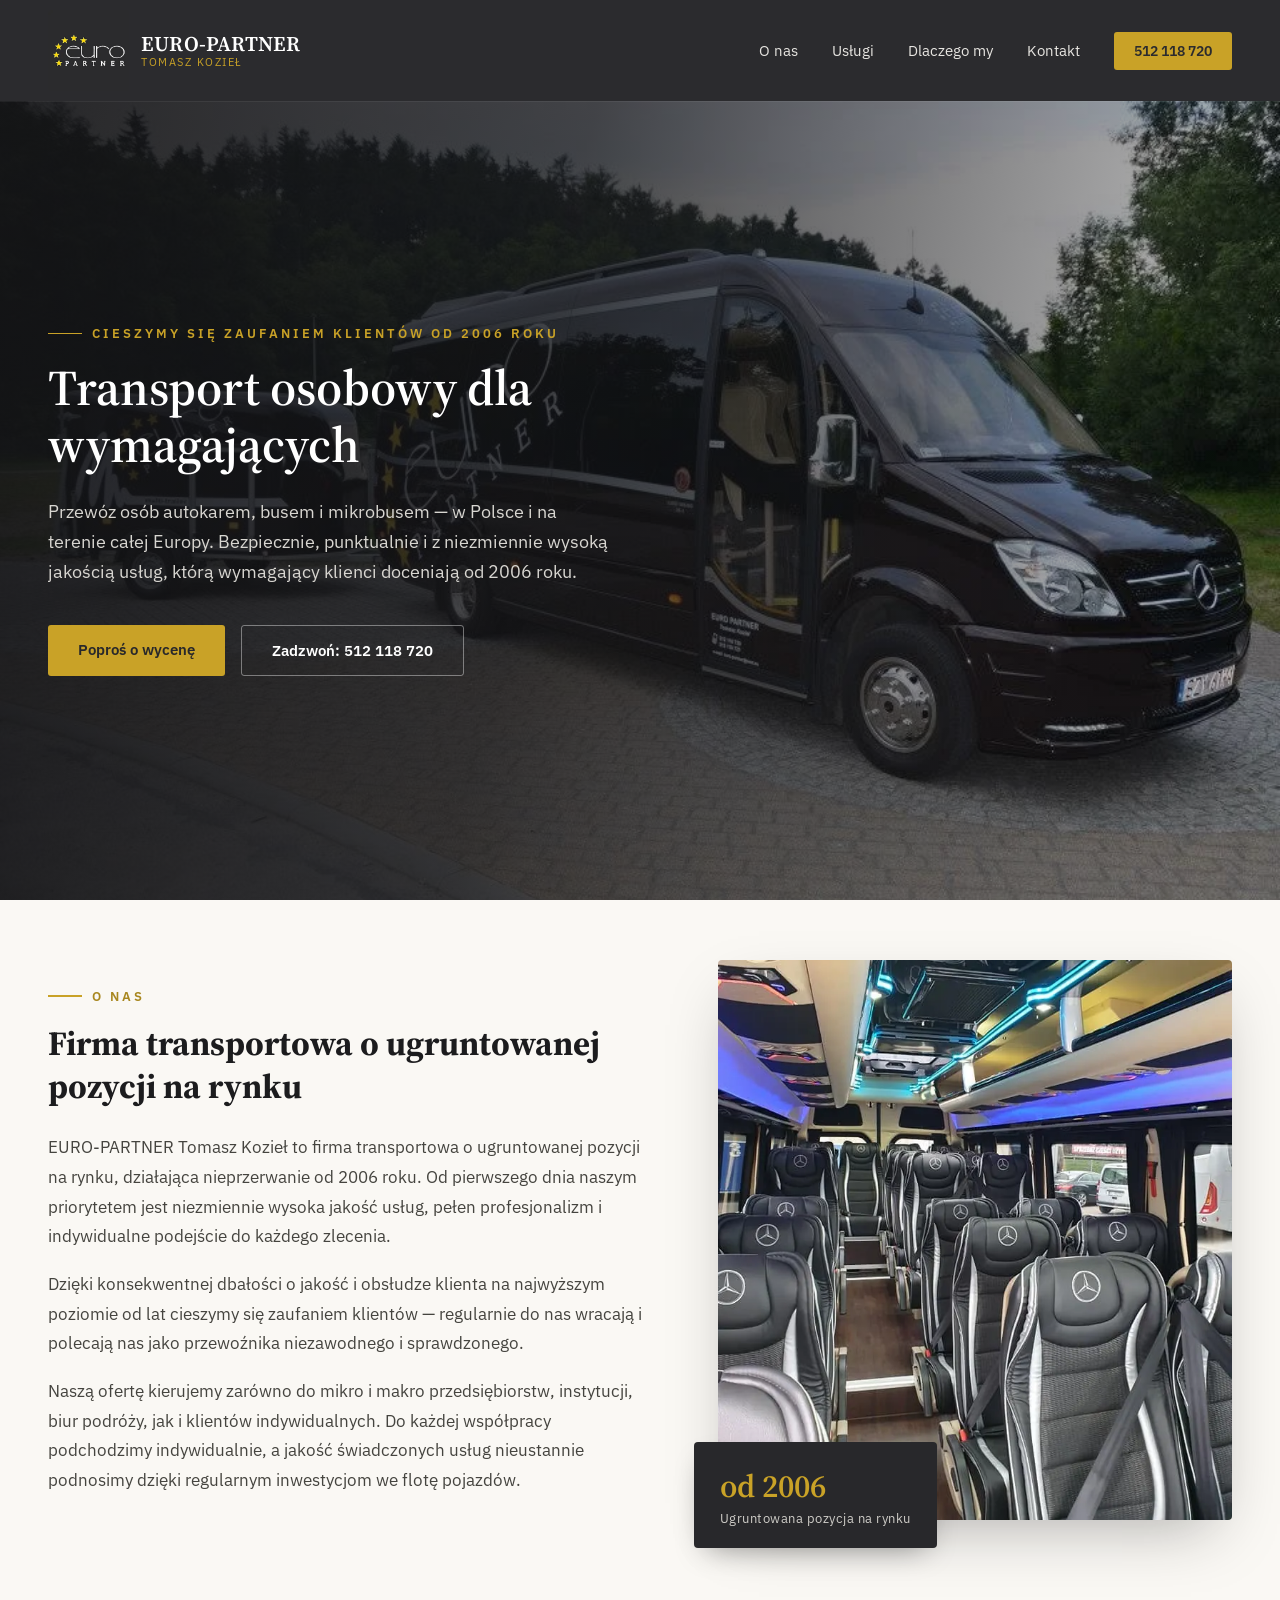
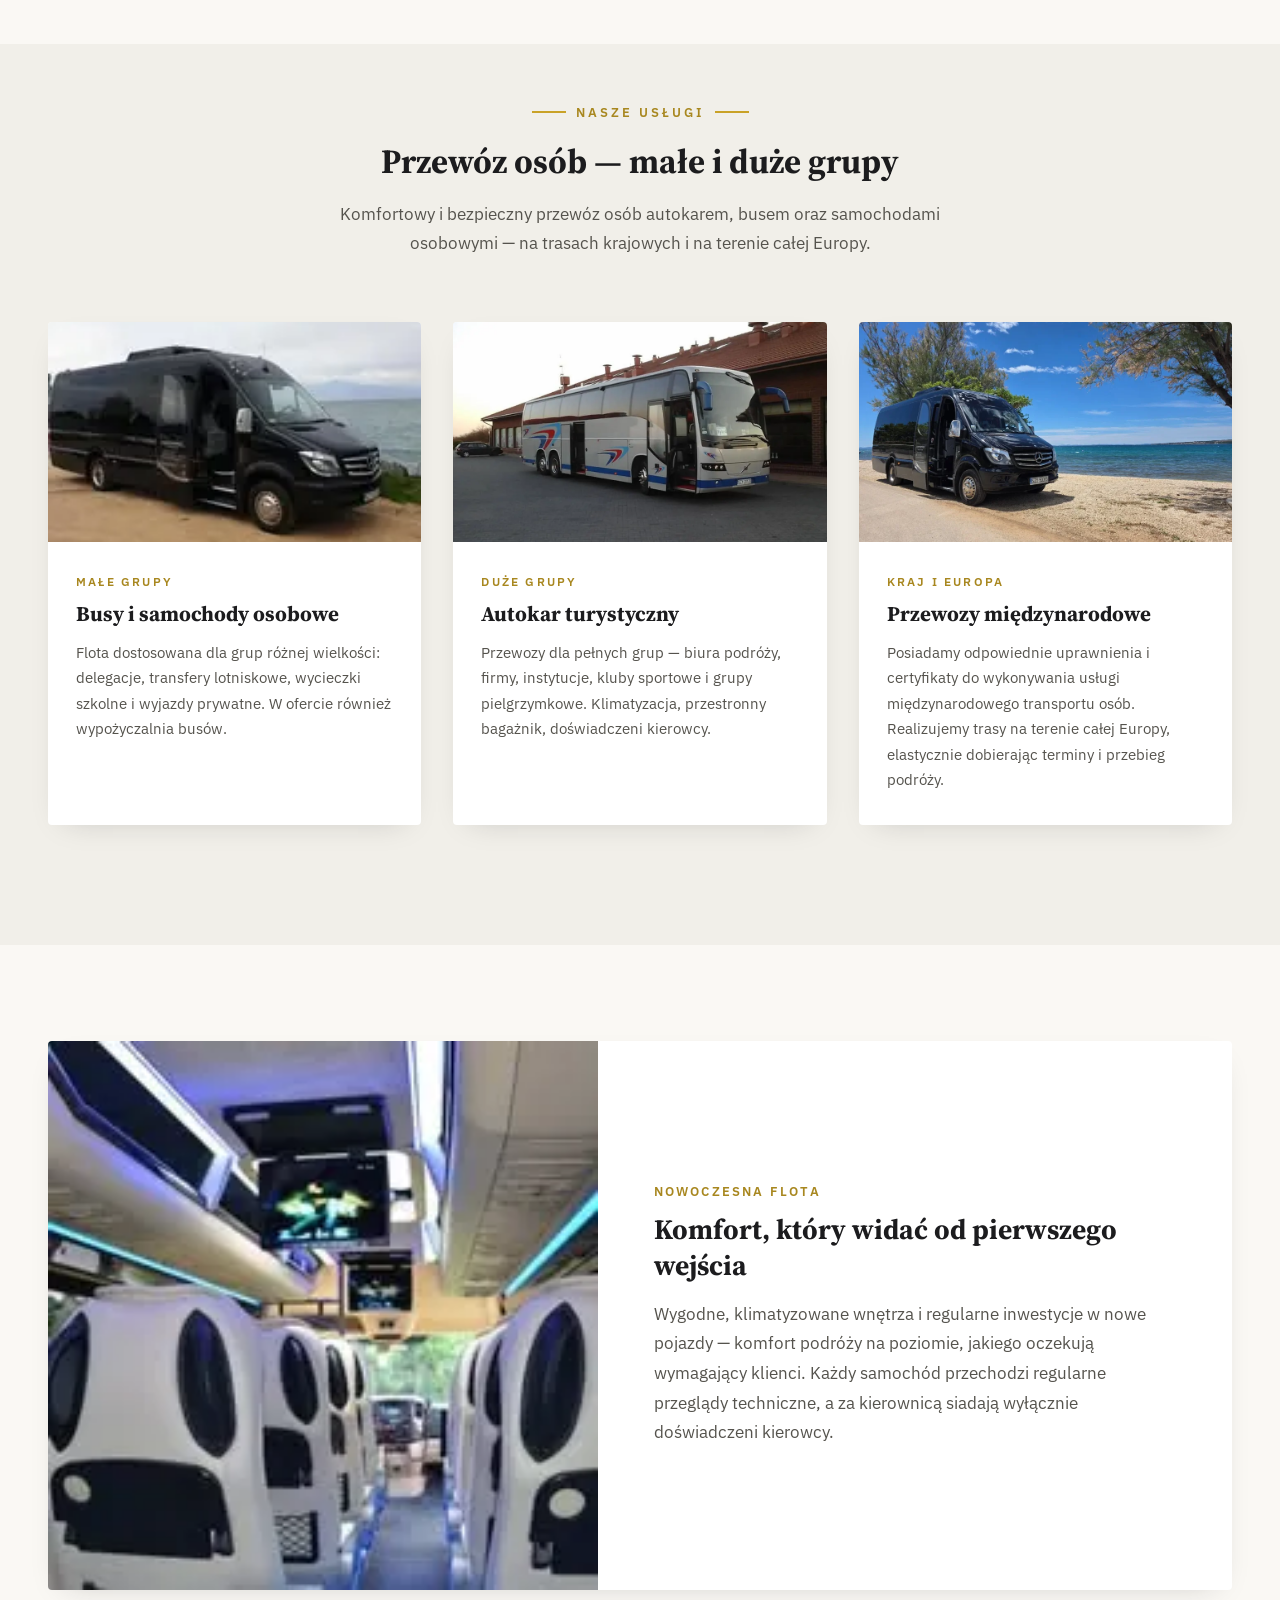
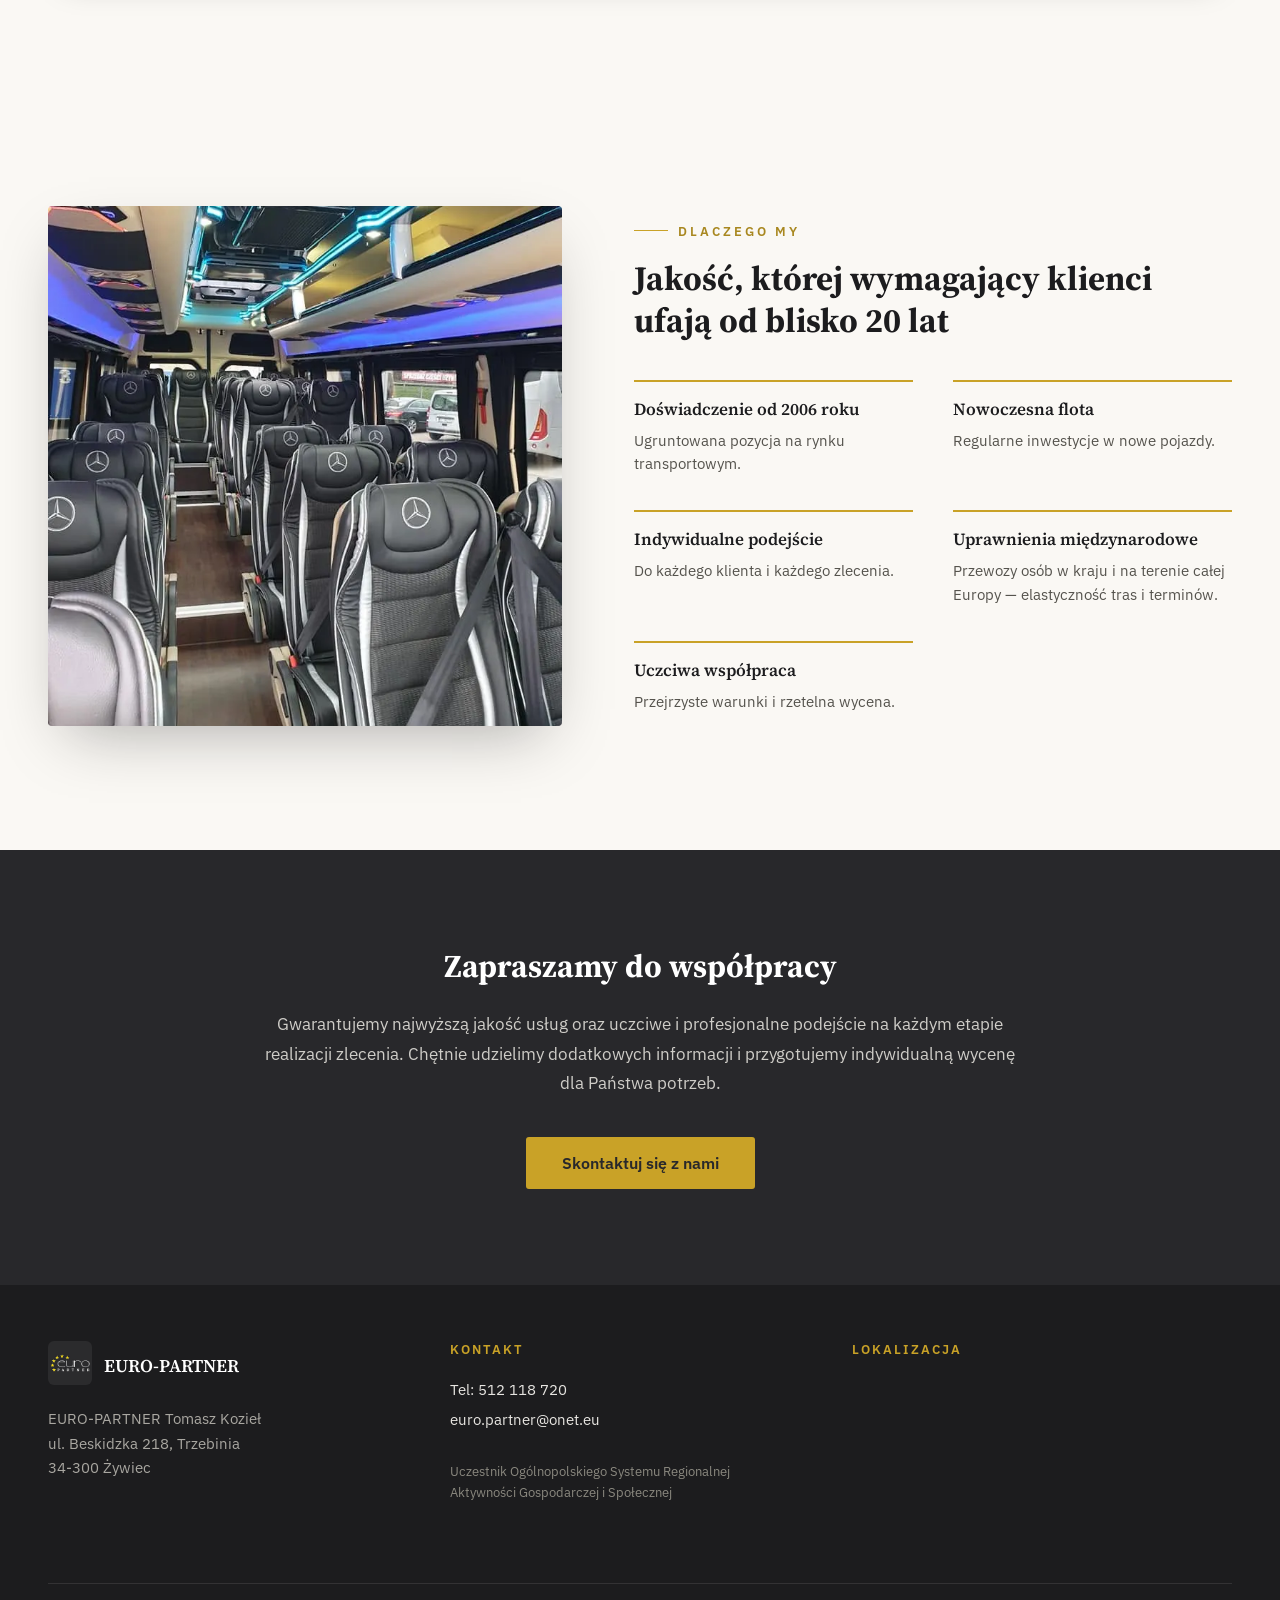
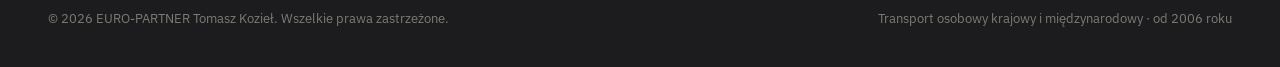
==== commit cdc81d8a: "Swap hero and international-transport-card photos, tweak copy - Hero background: autokar.jpg -> busg" ====
--- a/index.html
+++ b/index.html
@@ -11,7 +11,7 @@
 <meta property="og:type" content="website" />
 <meta property="og:title" content="EURO-PARTNER — Transport osobowy krajowy i międzynarodowy" />
 <meta property="og:description" content="Przewóz osób autokarem, busem i mikrobusem — w Polsce i na terenie całej Europy. Bezpiecznie, punktualnie i z niezmiennie wysoką jakością usług od 2006 roku." />
-<meta property="og:image" content="https://www.euro-partner.pl/assets/images/autokar.jpg" />
+<meta property="og:image" content="https://www.euro-partner.pl/assets/images/busgrojec.jpg" />
 <meta property="og:url" content="https://www.euro-partner.pl/" />
 <meta property="og:locale" content="pl_PL" />
 
@@ -58,16 +58,16 @@
   <!-- HERO -->
   <section class="hero" aria-label="Wprowadzenie">
     <picture>
-      <source srcset="assets/images/autokar.webp" type="image/webp" />
-      <img class="hero__bg" src="assets/images/autokar.jpg" width="960" height="540" alt="Autokar EURO-PARTNER" fetchpriority="high" />
+      <source srcset="assets/images/busgrojec.webp" type="image/webp" />
+      <img class="hero__bg" src="assets/images/busgrojec.jpg" width="960" height="636" alt="Autokar EURO-PARTNER" fetchpriority="high" />
     </picture>
     <div class="hero__overlay"></div>
     <div class="hero__content">
       <p class="eyebrow eyebrow--on-dark">
         <span class="eyebrow__line" aria-hidden="true"></span>
-        <span class="eyebrow__text">Zaufanie wymagających klientów od 2006 roku</span>
+        <span class="eyebrow__text">Cieszymy się zaufaniem klientów od 2006 roku</span>
       </p>
-      <h1 class="hero-title">Transport osobowy dla wymagających klientów</h1>
+      <h1 class="hero-title">Transport osobowy dla wymagających</h1>
       <p class="hero-lead">Przewóz osób autokarem, busem i mikrobusem — w Polsce i na terenie całej Europy. Bezpiecznie, punktualnie i z niezmiennie wysoką jakością usług, którą wymagający klienci doceniają od 2006 roku.</p>
       <div class="hero-actions">
         <a href="mailto:euro.partner@onet.eu?subject=Zapytanie%20o%20wycen%C4%99" class="btn btn--gold">Poproś o wycenę</a>
@@ -85,8 +85,8 @@
       </p>
       <h2 class="about__title">Firma transportowa o ugruntowanej pozycji na rynku</h2>
       <div class="about__text">
-        <p>EURO-PARTNER Tomasz Kozieł to samodzielna firma transportowa o ugruntowanej pozycji na rynku, działająca nieprzerwanie od 2006 roku. Od pierwszego dnia naszym priorytetem jest niezmiennie wysoka jakość usług, pełen profesjonalizm i indywidualne podejście do każdego zlecenia.</p>
-        <p>Dzięki konsekwentnej dbałości o jakość i obsłudze klienta na najwyższym poziomie od lat cieszymy się zaufaniem wymagających klientów — regularnie do nas wracają i polecają nas jako przewoźnika niezawodnego i sprawdzonego.</p>
+        <p>EURO-PARTNER Tomasz Kozieł to firma transportowa o ugruntowanej pozycji na rynku, działająca nieprzerwanie od 2006 roku. Od pierwszego dnia naszym priorytetem jest niezmiennie wysoka jakość usług, pełen profesjonalizm i indywidualne podejście do każdego zlecenia.</p>
+        <p>Dzięki konsekwentnej dbałości o jakość i obsłudze klienta na najwyższym poziomie od lat cieszymy się zaufaniem klientów — regularnie do nas wracają i polecają nas jako przewoźnika niezawodnego i sprawdzonego.</p>
         <p>Naszą ofertę kierujemy zarówno do mikro i makro przedsiębiorstw, instytucji, biur podróży, jak i klientów indywidualnych. Do każdej współpracy podchodzimy indywidualnie, a jakość świadczonych usług nieustannie podnosimy dzięki regularnym inwestycjom we flotę pojazdów.</p>
       </div>
     </div>
@@ -96,7 +96,7 @@
         <img class="about__image" src="assets/images/bus_srodek.jpg" width="720" height="960" alt="Wnętrze autokaru EURO-PARTNER" loading="lazy" decoding="async" />
       </picture>
       <div class="about__badge">
-        <div class="about__badge-year">2006</div>
+        <div class="about__badge-year">od 2006</div>
         <div class="about__badge-label">Ugruntowana pozycja na rynku</div>
       </div>
     </div>
@@ -112,7 +112,7 @@
           <span class="eyebrow__line" aria-hidden="true"></span>
         </p>
         <h2 class="services__title">Przewóz osób — małe i duże grupy</h2>
-        <p class="services__lead">Komfortowy i bezpieczny przewóz osób autokarem, busem oraz mikrobusem — na trasach krajowych i na terenie całej Europy.</p>
+        <p class="services__lead">Komfortowy i bezpieczny przewóz osób autokarem, busem oraz samochodami osobowymi — na trasach krajowych i na terenie całej Europy.</p>
       </div>
 
       <div class="service-cards">
@@ -123,8 +123,8 @@
           </picture>
           <div class="service-card__body">
             <p class="service-card__kicker">Małe grupy</p>
-            <h3 class="service-card__title">Bus i mikrobus</h3>
-            <p class="service-card__text">Wyjazdy do kilkunastu–dwudziestu osób: delegacje, transfery lotniskowe, wycieczki szkolne i wyjazdy prywatne. W ofercie również wypożyczalnia busów.</p>
+            <h3 class="service-card__title">Busy i samochody osobowe</h3>
+            <p class="service-card__text">Flota dostosowana dla grup różnej wielkości: delegacje, transfery lotniskowe, wycieczki szkolne i wyjazdy prywatne. W ofercie również wypożyczalnia busów.</p>
           </div>
         </article>
 
@@ -142,13 +142,13 @@
 
         <article class="service-card">
           <picture>
-            <source srcset="assets/images/bus_srodek_2.webp" type="image/webp" />
-            <img class="service-card__image" src="assets/images/bus_srodek_2.jpg" width="206" height="206" alt="Wnętrze pojazdu EURO-PARTNER" loading="lazy" decoding="async" />
+            <source srcset="assets/images/busnadmorze.webp" type="image/webp" />
+            <img class="service-card__image" src="assets/images/busnadmorze.jpg" width="900" height="547" alt="Bus EURO-PARTNER na trasie międzynarodowej" loading="lazy" decoding="async" />
           </picture>
           <div class="service-card__body">
             <p class="service-card__kicker">Kraj i Europa</p>
             <h3 class="service-card__title">Przewozy międzynarodowe</h3>
-            <p class="service-card__text">Posiadamy odpowiednie uprawnienia do wykonywania międzynarodowego transportu osób. Realizujemy trasy na terenie całej Europy, elastycznie dobierając terminy i przebieg podróży.</p>
+            <p class="service-card__text">Posiadamy odpowiednie uprawnienia i certyfikaty do wykonywania usługi międzynarodowego transportu osób. Realizujemy trasy na terenie całej Europy, elastycznie dobierając terminy i przebieg podróży.</p>
           </div>
         </article>
       </div>
@@ -165,7 +165,7 @@
       <div class="fleet-panel__text">
         <p class="fleet-panel__kicker">Nowoczesna flota</p>
         <h3 class="fleet-panel__title">Komfort, który widać od pierwszego wejścia</h3>
-        <p class="fleet-panel__body">Wygodne, klimatyzowane wnętrza i regularne inwestycje w nowe pojazdy — komfort podróży na poziomie, jakiego oczekują wymagający klienci. Każdy autokar i bus przechodzi regularne przeglądy techniczne, a za kierownicą siadają wyłącznie doświadczeni kierowcy.</p>
+        <p class="fleet-panel__body">Wygodne, klimatyzowane wnętrza i regularne inwestycje w nowe pojazdy — komfort podróży na poziomie, jakiego oczekują wymagający klienci. Każdy samochód przechodzi regularne przeglądy techniczne, a za kierownicą siadają wyłącznie doświadczeni kierowcy.</p>
       </div>
     </div>
   </section>
--- a/css/style.css
+++ b/css/style.css
@@ -379,7 +379,7 @@
    7. O nas
    -------------------------------------------------------------------------- */
 .about {
-  padding: 120px var(--section-pad-x-desktop);
+  padding: 60px var(--section-pad-x-desktop) 120px;
   display: grid;
   grid-template-columns: 1fr 0.86fr;
   gap: 72px;
@@ -824,7 +824,7 @@
   }
 
   .about {
-    padding: 64px var(--section-pad-x-mobile);
+    padding: 32px var(--section-pad-x-mobile) 64px;
   }
 
   .about__image {
